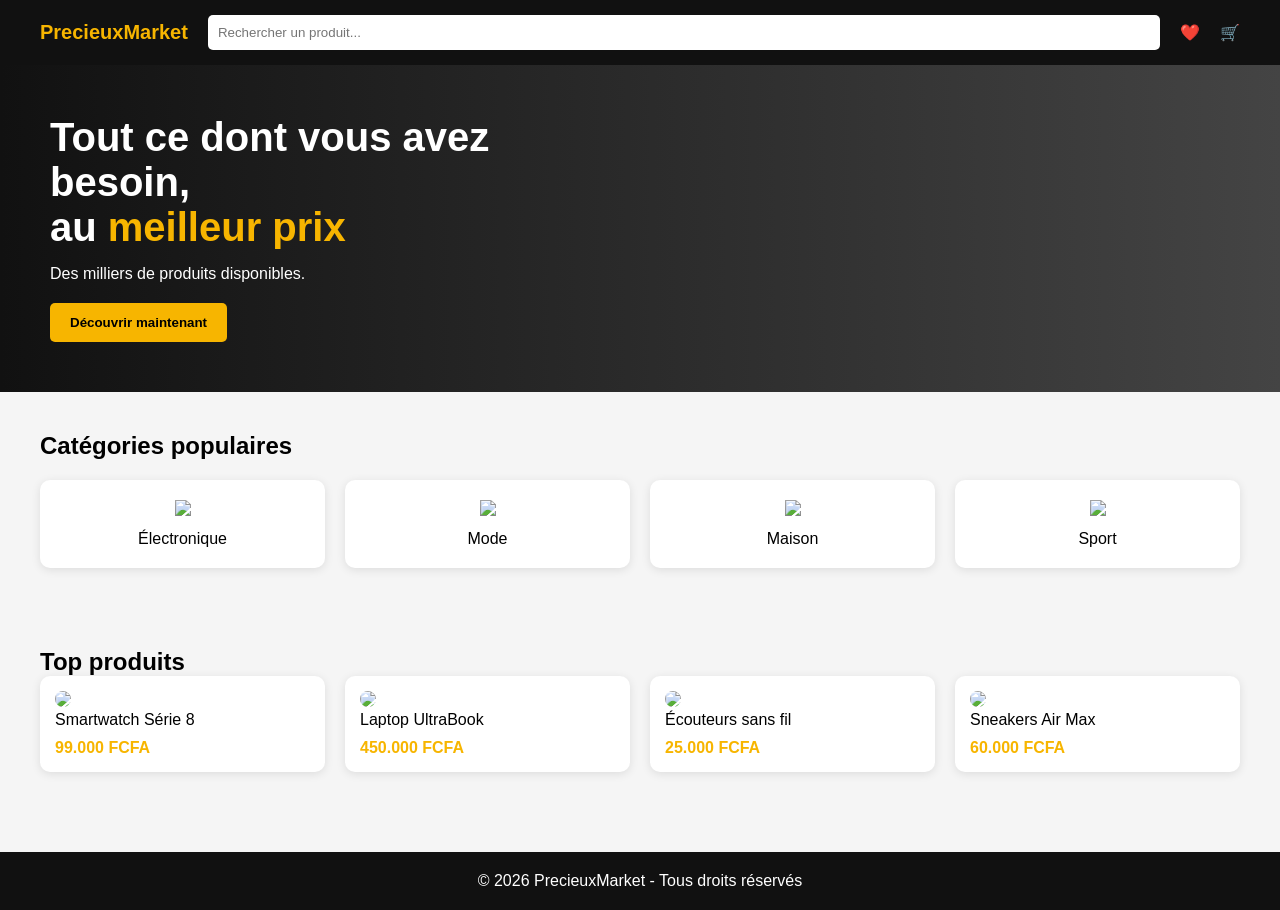
==== index.html @ 04f1d335 "Initial commit : Added index.html" ====
<!DOCTYPE html>
<html lang="fr">
<head>
<meta charset="UTF-8">
<meta name="viewport" content="width=device-width, initial-scale=1.0">
<title>PrecieuxMarket</title>

<style>
/* RESET */
*{
  margin:0;
  padding:0;
  box-sizing:border-box;
  font-family: Arial, sans-serif;
}

body{
  background:#f5f5f5;
}

/* NAVBAR */
.navbar{
  display:flex;
  justify-content:space-between;
  align-items:center;
  padding:15px 40px;
  background:#111;
  color:white;
}

.logo{
  font-size:20px;
  font-weight:bold;
  color:#f7b500;
}

.search{
  flex:1;
  margin:0 20px;
}

.search input{
  width:100%;
  padding:10px;
  border-radius:5px;
  border:none;
}

.icons{
  display:flex;
  gap:20px;
}

/* HERO */
.hero{
  display:flex;
  align-items:center;
  justify-content:space-between;
  padding:50px;
  background:linear-gradient(to right, #111, #444);
  color:white;
  flex-wrap:wrap;
}

.hero-text{
  max-width:500px;
}

.hero h1{
  font-size:40px;
  margin-bottom:15px;
}

.hero span{
  color:#f7b500;
}

.hero button{
  margin-top:20px;
  padding:12px 20px;
  border:none;
  background:#f7b500;
  color:black;
  font-weight:bold;
  border-radius:5px;
  cursor:pointer;
}

.hero img{
  width:350px;
  border-radius:10px;
}

/* CATEGORIES */
.categories{
  padding:40px;
}

.categories h2{
  margin-bottom:20px;
}

.grid{
  display:grid;
  grid-template-columns:repeat(auto-fit, minmax(150px,1fr));
  gap:20px;
}

.card{
  background:white;
  padding:20px;
  text-align:center;
  border-radius:10px;
  box-shadow:0 2px 10px rgba(0,0,0,0.1);
  transition:0.3s;
}

.card:hover{
  transform:translateY(-5px);
}

.card img{
  width:60px;
  margin-bottom:10px;
}

/* PRODUCTS */
.products{
  padding:40px;
}

.product-grid{
  display:grid;
  grid-template-columns:repeat(auto-fit, minmax(200px,1fr));
  gap:20px;
}

.product{
  background:white;
  padding:15px;
  border-radius:10px;
  box-shadow:0 2px 10px rgba(0,0,0,0.1);
}

.product img{
  width:100%;
  border-radius:10px;
}

.price{
  color:#f7b500;
  font-weight:bold;
  margin-top:10px;
}

/* FOOTER */
.footer{
  background:#111;
  color:white;
  text-align:center;
  padding:20px;
  margin-top:40px;
}

/* RESPONSIVE */
@media(max-width:768px){
  .hero{
    flex-direction:column;
    text-align:center;
  }

  .hero img{
    margin-top:20px;
  }
}
</style>
</head>

<body>

<!-- NAVBAR -->
<div class="navbar">
  <div class="logo">PrecieuxMarket</div>
  <div class="search">
    <input type="text" placeholder="Rechercher un produit...">
  </div>
  <div class="icons">
    <span>❤️</span>
    <span>🛒</span>
  </div>
</div>

<!-- HERO -->
<section class="hero">
  <div class="hero-text">
    <h1>Tout ce dont vous avez besoin,<br> au <span>meilleur prix</span></h1>
    <p>Des milliers de produits disponibles.</p>
    <button>Découvrir maintenant</button>
  </div>
  <img src="https://images.unsplash.com/photo-1521334884684-d80222895322" alt="">
</section>

<!-- CATEGORIES -->
<section class="categories">
  <h2>Catégories populaires</h2>
  <div class="grid">
    <div class="card">
      <img src="https://img.icons8.com/ios-filled/100/headphones.png"/>
      <p>Électronique</p>
    </div>
    <div class="card">
      <img src="https://img.icons8.com/ios-filled/100/t-shirt.png"/>
      <p>Mode</p>
    </div>
    <div class="card">
      <img src="https://img.icons8.com/ios-filled/100/sofa.png"/>
      <p>Maison</p>
    </div>
    <div class="card">
      <img src="https://img.icons8.com/ios-filled/100/shoes.png"/>
      <p>Sport</p>
    </div>
  </div>
</section>

<!-- PRODUCTS -->
<section class="products">
  <h2>Top produits</h2>
  <div class="product-grid">

    <div class="product">
      <img src="https://images.unsplash.com/photo-1511707171634-5f897ff02aa9">
      <p>Smartwatch Série 8</p>
      <p class="price">99.000 FCFA</p>
    </div>

    <div class="product">
      <img src="https://images.unsplash.com/photo-1517336714731-489689fd1ca8">
      <p>Laptop UltraBook</p>
      <p class="price">450.000 FCFA</p>
    </div>

    <div class="product">
      <img src="https://images.unsplash.com/photo-1585386959984-a4155224a1ad">
      <p>Écouteurs sans fil</p>
      <p class="price">25.000 FCFA</p>
    </div>

    <div class="product">
      <img src="https://images.unsplash.com/photo-1542291026-7eec264c27ff">
      <p>Sneakers Air Max</p>
      <p class="price">60.000 FCFA</p>
    </div>

  </div>
</section>

<!-- FOOTER -->
<div class="footer">
  © 2026 PrecieuxMarket - Tous droits réservés
</div>

</body>
</html>
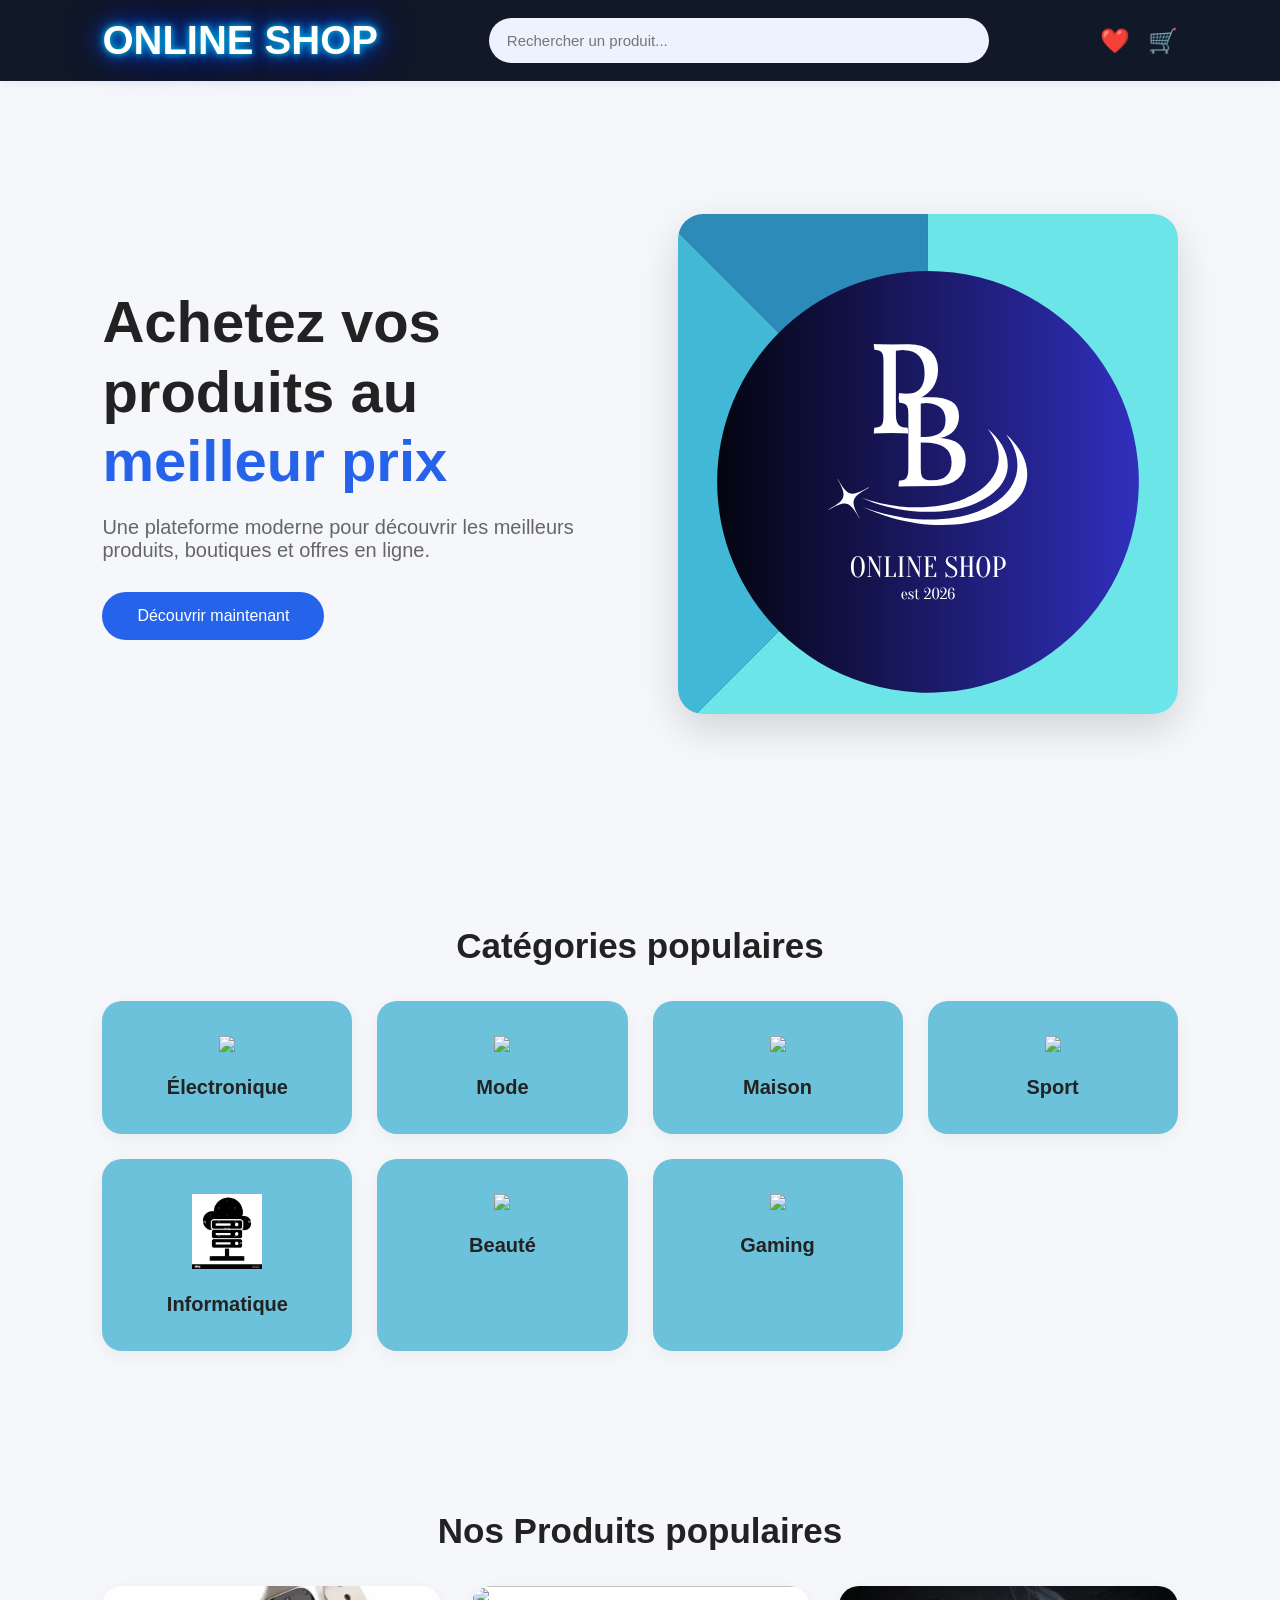
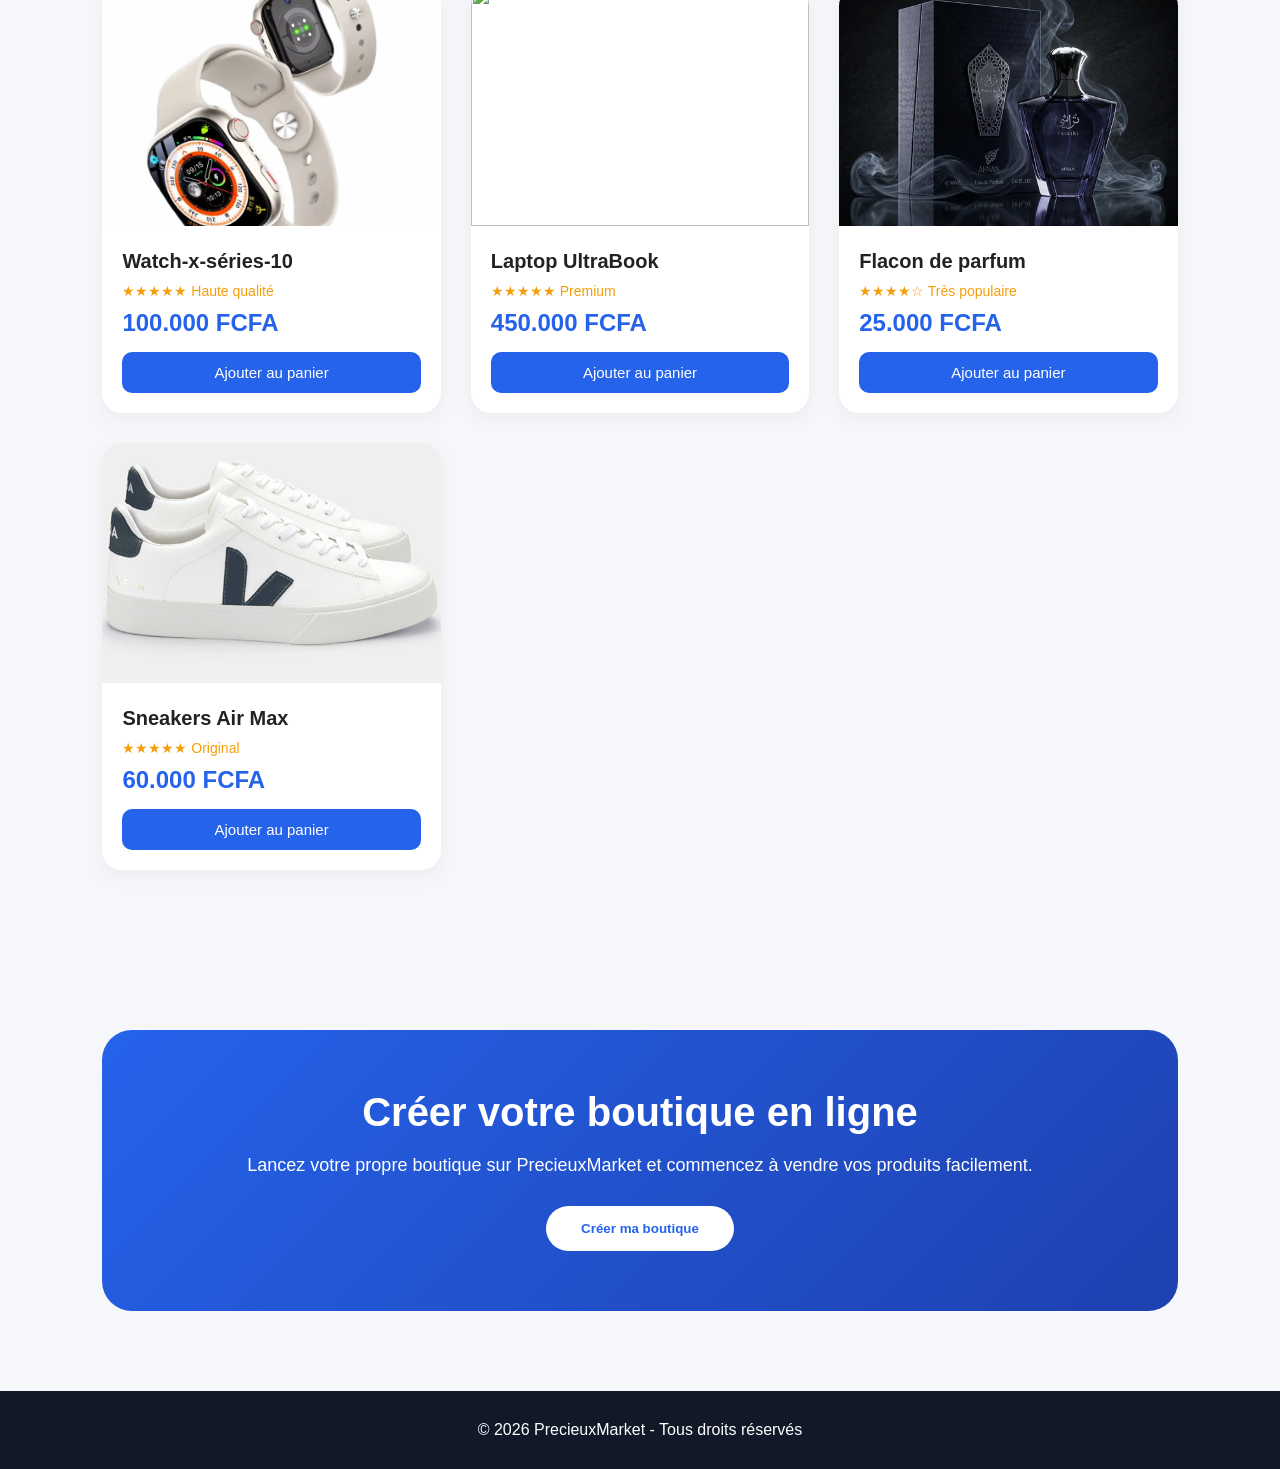
==== commit 4f67514b: "Ma page de vente en ligne" ====
--- a/index.html
+++ b/index.html
@@ -3,262 +3,210 @@
 <head>
 <meta charset="UTF-8">
 <meta name="viewport" content="width=device-width, initial-scale=1.0">
-<title>PrecieuxMarket</title>
-
-<style>
-/* RESET */
-*{
-  margin:0;
-  padding:0;
-  box-sizing:border-box;
-  font-family: Arial, sans-serif;
-}
-
-body{
-  background:#f5f5f5;
-}
-
-/* NAVBAR */
-.navbar{
-  display:flex;
-  justify-content:space-between;
-  align-items:center;
-  padding:15px 40px;
-  background:#111;
-  color:white;
-}
-
-.logo{
-  font-size:20px;
-  font-weight:bold;
-  color:#f7b500;
-}
-
-.search{
-  flex:1;
-  margin:0 20px;
-}
-
-.search input{
-  width:100%;
-  padding:10px;
-  border-radius:5px;
-  border:none;
-}
-
-.icons{
-  display:flex;
-  gap:20px;
-}
-
-/* HERO */
-.hero{
-  display:flex;
-  align-items:center;
-  justify-content:space-between;
-  padding:50px;
-  background:linear-gradient(to right, #111, #444);
-  color:white;
-  flex-wrap:wrap;
-}
-
-.hero-text{
-  max-width:500px;
-}
-
-.hero h1{
-  font-size:40px;
-  margin-bottom:15px;
-}
-
-.hero span{
-  color:#f7b500;
-}
-
-.hero button{
-  margin-top:20px;
-  padding:12px 20px;
-  border:none;
-  background:#f7b500;
-  color:black;
-  font-weight:bold;
-  border-radius:5px;
-  cursor:pointer;
-}
-
-.hero img{
-  width:350px;
-  border-radius:10px;
-}
-
-/* CATEGORIES */
-.categories{
-  padding:40px;
-}
-
-.categories h2{
-  margin-bottom:20px;
-}
-
-.grid{
-  display:grid;
-  grid-template-columns:repeat(auto-fit, minmax(150px,1fr));
-  gap:20px;
-}
-
-.card{
-  background:white;
-  padding:20px;
-  text-align:center;
-  border-radius:10px;
-  box-shadow:0 2px 10px rgba(0,0,0,0.1);
-  transition:0.3s;
-}
-
-.card:hover{
-  transform:translateY(-5px);
-}
-
-.card img{
-  width:60px;
-  margin-bottom:10px;
-}
-
-/* PRODUCTS */
-.products{
-  padding:40px;
-}
-
-.product-grid{
-  display:grid;
-  grid-template-columns:repeat(auto-fit, minmax(200px,1fr));
-  gap:20px;
-}
-
-.product{
-  background:white;
-  padding:15px;
-  border-radius:10px;
-  box-shadow:0 2px 10px rgba(0,0,0,0.1);
-}
-
-.product img{
-  width:100%;
-  border-radius:10px;
-}
-
-.price{
-  color:#f7b500;
-  font-weight:bold;
-  margin-top:10px;
-}
-
-/* FOOTER */
-.footer{
-  background:#111;
-  color:white;
-  text-align:center;
-  padding:20px;
-  margin-top:40px;
-}
-
-/* RESPONSIVE */
-@media(max-width:768px){
-  .hero{
-    flex-direction:column;
-    text-align:center;
-  }
-
-  .hero img{
-    margin-top:20px;
-  }
-}
-</style>
+<link rel="stylesheet" href="web.css">
+
+<title>ONLINE SHOP</title>
+
+
+
 </head>
 
 <body>
 
 <!-- NAVBAR -->
+
 <div class="navbar">
-  <div class="logo">PrecieuxMarket</div>
-  <div class="search">
-    <input type="text" placeholder="Rechercher un produit...">
-  </div>
-  <div class="icons">
-    <span>❤️</span>
-    <span>🛒</span>
-  </div>
+
+    <div class="logo">ONLINE SHOP</div>
+
+    <div class="search">
+        <input type="text" id="searchInput" placeholder="Rechercher un produit...">
+    </div>
+
+    <div class="icons">
+        <span>❤️</span>
+        <span>🛒</span>
+    </div>
+
 </div>
 
 <!-- HERO -->
+
 <section class="hero">
-  <div class="hero-text">
-    <h1>Tout ce dont vous avez besoin,<br> au <span>meilleur prix</span></h1>
-    <p>Des milliers de produits disponibles.</p>
-    <button>Découvrir maintenant</button>
-  </div>
-  <img src="https://images.unsplash.com/photo-1521334884684-d80222895322" alt="">
+
+    <div class="hero-text">
+        <h1>
+            Achetez vos produits au
+            <span>meilleur prix</span>
+        </h1>
+
+        <p>
+            Une plateforme moderne pour découvrir les meilleurs produits,
+            boutiques et offres en ligne.
+        </p>
+
+        <button>Découvrir maintenant</button>
+    </div>
+
+    <img src="images/Online shop.png" alt="Online shop.png">
+
 </section>
 
 <!-- CATEGORIES -->
+
 <section class="categories">
-  <h2>Catégories populaires</h2>
-  <div class="grid">
-    <div class="card">
-      <img src="https://img.icons8.com/ios-filled/100/headphones.png"/>
-      <p>Électronique</p>
-    </div>
-    <div class="card">
-      <img src="https://img.icons8.com/ios-filled/100/t-shirt.png"/>
-      <p>Mode</p>
-    </div>
-    <div class="card">
-      <img src="https://img.icons8.com/ios-filled/100/sofa.png"/>
-      <p>Maison</p>
-    </div>
-    <div class="card">
-      <img src="https://img.icons8.com/ios-filled/100/shoes.png"/>
-      <p>Sport</p>
-    </div>
-  </div>
+
+    <h2>Catégories populaires</h2>
+
+    <div class="grid">
+
+        <div class="card">
+            <img src="https://img.icons8.com/ios-filled/100/headphones.png">
+            <p>Électronique</p>
+        </div>
+
+        <div class="card">
+            <img src="https://img.icons8.com/ios-filled/100/t-shirt.png">
+            <p>Mode</p>
+        </div>
+
+        <div class="card">
+            <img src="https://img.icons8.com/ios-filled/100/sofa.png">
+            <p>Maison</p>
+        </div>
+
+        <div class="card">
+            <img src="https://img.icons8.com/ios-filled/100/shoes.png">
+            <p>Sport</p>
+        </div>
+
+
+        <div class="card">
+            <img src="images/images.png" alt="Server">
+            <p>Informatique</p>
+        </div>
+
+
+        <div class="card">
+            <img src="https://img.icons8.com/ios-filled/100/lipstick.png">
+            <p>Beauté</p>
+        </div>
+
+        <div class="card">
+            <img src="https://img.icons8.com/ios-filled/100/controller.png">
+            <p>Gaming</p>
+        </div>
+
+    </div>
+
 </section>
 
 <!-- PRODUCTS -->
+
 <section class="products">
-  <h2>Top produits</h2>
-  <div class="product-grid">
-
-    <div class="product">
-      <img src="https://images.unsplash.com/photo-1511707171634-5f897ff02aa9">
-      <p>Smartwatch Série 8</p>
-      <p class="price">99.000 FCFA</p>
-    </div>
-
-    <div class="product">
-      <img src="https://images.unsplash.com/photo-1517336714731-489689fd1ca8">
-      <p>Laptop UltraBook</p>
-      <p class="price">450.000 FCFA</p>
-    </div>
-
-    <div class="product">
-      <img src="https://images.unsplash.com/photo-1585386959984-a4155224a1ad">
-      <p>Écouteurs sans fil</p>
-      <p class="price">25.000 FCFA</p>
-    </div>
-
-    <div class="product">
-      <img src="https://images.unsplash.com/photo-1542291026-7eec264c27ff">
-      <p>Sneakers Air Max</p>
-      <p class="price">60.000 FCFA</p>
-    </div>
-
-  </div>
+
+    <h2>Nos Produits populaires</h2>
+
+    <div class="product-grid">
+
+        <div class="product" data-category="electronique">
+
+            <img src="images/Watch-x-series-10.png" alt="Watch-x-series-10">
+
+            <div class="product-content">
+
+                <h3> Watch-x-séries-10</h3>
+
+                <p class="quality">★★★★★ Haute qualité</p>
+
+                <p class="price">100.000 FCFA</p>
+
+                <button>Ajouter au panier</button>
+
+            </div>
+
+        </div>
+
+        <div class="product" data-category="informatique">
+
+            <img src="https://images.unsplash.com/photo-1517336714731-489689fd1ca8">
+
+            <div class="product-content">
+
+                <h3>Laptop UltraBook</h3>
+
+                <p class="quality">★★★★★ Premium</p>
+
+                <p class="price">450.000 FCFA</p>
+
+                <button>Ajouter au panier</button>
+
+            </div>
+
+        </div>
+
+        <div class="product" data-category="beaute">
+
+            <img src="images/flacon-parfum.png" alt="Flacon de parfum">
+
+            <div class="product-content">
+
+                <h3>Flacon de parfum</h3>
+
+                <p class="quality">★★★★☆ Très populaire</p>
+
+                <p class="price">25.000 FCFA</p>
+
+                <button>Ajouter au panier</button>
+
+            </div>
+
+        </div>
+
+        <div class="product" data-category="sport">
+
+            <img src="images/basket.png">
+
+            <div class="product-content">
+
+                <h3>Sneakers Air Max</h3>
+
+                <p class="quality">★★★★★ Original</p>
+
+                <p class="price">60.000 FCFA</p>
+
+                <button>Ajouter au panier</button>
+
+            </div>
+
+        </div>
+
+    </div>
+
+</section>
+
+<!-- CREATE SHOP -->
+
+<section class="shop-section">
+
+    <h2>Créer votre boutique en ligne</h2>
+
+    <p>
+        Lancez votre propre boutique sur PrecieuxMarket
+        et commencez à vendre vos produits facilement.
+    </p>
+
+    <button>
+        Créer ma boutique
+    </button>
+
 </section>
 
 <!-- FOOTER -->
+
 <div class="footer">
-  © 2026 PrecieuxMarket - Tous droits réservés
+    © 2026 PrecieuxMarket - Tous droits réservés
 </div>
-
+<script src="web.js"></script>
 </body>
 </html>
--- a/web.css
+++ b/web.css
@@ -0,0 +1,323 @@
+*{
+    margin:0;
+    padding:0;
+    box-sizing:border-box;
+    font-family:Arial, Helvetica, sans-serif;
+}
+
+body{
+    background:#f5f7fb;
+    color:#222;
+}
+
+/* NAVBAR */
+
+.navbar{
+    width:100%;
+    display:flex;
+    justify-content:space-between;
+    align-items:center;
+    padding:18px 8%;
+    background:#111827;
+    box-shadow:0 2px 10px rgba(0,0,0,0.05);
+    position:sticky;
+    top:0;
+    z-index:1000;
+}
+
+
+.logo {
+    font-size: 40px;
+    font-weight: bold;
+    color: white;
+    text-shadow: 
+        0 0 5px rgb(1, 167, 179),
+        0 0 10px rgb(0, 153, 255),
+        0 0 20px rgb(0, 132, 255),
+        0 0 40px #00f;
+}
+
+
+.search{
+    flex:1;
+    display:flex;
+    justify-content:center;
+    margin:0 40px;
+}
+
+.search input{
+    width:100%;
+    max-width:500px;
+    padding:14px 18px;
+    border:none;
+    border-radius:40px;
+    background:#eef2ff;
+    outline:none;
+    font-size:15px;
+}
+
+.icons{
+    display:flex;
+    gap:18px;
+    font-size:24px;
+    cursor:pointer;
+}
+
+/* HERO */
+
+.hero{
+    width:100%;
+    min-height:85vh;
+    display:flex;
+    justify-content:space-between;
+    align-items:center;
+    padding:70px 8%;
+    gap:50px;
+}
+
+.hero-text{
+    flex:1;
+}
+
+.hero-text h1{
+    font-size:58px;
+    line-height:1.2;
+    margin-bottom:20px;
+}
+
+.hero-text span{
+    color:#2563eb;
+}
+
+.hero-text p{
+    font-size:20px;
+    color:#666;
+    margin-bottom:30px;
+}
+
+.hero-text button{
+    padding:15px 35px;
+    border:none;
+    background:#2563eb;
+    color:white;
+    border-radius:50px;
+    font-size:16px;
+    cursor:pointer;
+    transition:0.3s;
+}
+
+.hero-text button:hover{
+    background:#1d4ed8;
+    transform:translateY(-3px);
+}
+
+.hero img{
+    width:500px;
+    border-radius:25px;
+    object-fit:cover;
+    box-shadow:0 15px 40px rgba(0,0,0,0.15);
+}
+
+/* SECTION TITLES */
+
+section h2{
+    font-size:35px;
+    margin-bottom:35px;
+    text-align:center;
+}
+
+/* CATEGORIES */
+
+.categories{
+    padding:80px 8%;
+}
+
+.grid{
+    display:grid;
+    grid-template-columns:repeat(auto-fit,minmax(220px,1fr));
+    gap:25px;
+}
+
+.card{
+    background:rgb(108, 193, 219);
+    padding:35px;
+    border-radius:20px;
+    text-align:center;
+    transition:0.3s;
+    box-shadow:0 5px 20px rgba(0,0,0,0.05);
+    cursor:pointer;
+}
+
+.card:hover{
+    transform:translateY(-8px);
+    box-shadow:0 15px 35px rgba(0,0,0,0.1);
+}
+
+.card img{
+    width:70px;
+    margin-bottom:20px;
+}
+
+.card p{
+    font-size:20px;
+    font-weight:bold;
+}
+
+/* PRODUCTS */
+
+.products{
+    padding:80px 8%;
+}
+
+.product-grid{
+    display:grid;
+    grid-template-columns:repeat(auto-fit,minmax(250px,1fr));
+    gap:30px;
+}
+
+.product{
+    background:white;
+    border-radius:20px;
+    overflow:hidden;
+    transition:0.3s;
+    box-shadow:0 5px 20px rgba(0,0,0,0.05);
+}
+
+.product:hover{
+    transform:translateY(-8px);
+    box-shadow:0 15px 35px rgba(0,0,0,0.12);
+}
+
+.product img{
+    width:100%;
+    height:240px;
+    object-fit:cover;
+}
+
+.product-content{
+    padding:20px;
+}
+
+.product h3{
+    margin-bottom:10px;
+    font-size:20px;
+}
+
+.quality{
+    color:#f59e0b;
+    margin-bottom:10px;
+    font-size:14px;
+}
+
+.price{
+    color:#2563eb;
+    font-size:24px;
+    font-weight:bold;
+    margin-bottom:15px;
+}
+
+.product button{
+    width:100%;
+    padding:12px;
+    border:none;
+    background:#2563eb;
+    color:white;
+    border-radius:10px;
+    cursor:pointer;
+    font-size:15px;
+    transition:0.3s;
+}
+
+.product button:hover{
+    background:#1d4ed8;
+}
+
+/* CREATE SHOP */
+
+.shop-section{
+    margin:80px 8%;
+    background:linear-gradient(135deg,#2563eb,#1e40af);
+    color:white;
+    padding:60px;
+    border-radius:30px;
+    text-align:center;
+}
+
+.shop-section h2{
+    margin-bottom:20px;
+    font-size:40px;
+}
+
+.shop-section p{
+    font-size:18px;
+    margin-bottom:30px;
+}
+
+.shop-section button{
+    padding:15px 35px;
+    border:none;
+    border-radius:50px;
+    background:white;
+    color:#2563eb;
+    font-weight:bold;
+    cursor:pointer;
+    transition:0.3s;
+}
+
+.shop-section button:hover{
+    transform:scale(1.05);
+}
+
+/* FOOTER */
+
+.footer{
+    background:#111827;
+    color:white;
+    text-align:center;
+    padding:30px;
+    margin-top:60px;
+}
+
+/* RESPONSIVE */
+
+@media(max-width:950px){
+
+    .hero{
+        flex-direction:column;
+        text-align:center;
+    }
+
+    .hero img{
+        width:100%;
+    }
+
+    .hero-text h1{
+        font-size:42px;
+    }
+
+    .navbar{
+        flex-direction:column;
+        gap:20px;
+    }
+
+    .search{
+        width:100%;
+        margin:0;
+    }
+}
+
+@media(max-width:600px){
+
+    .hero-text h1{
+        font-size:34px;
+    }
+
+    section h2{
+        font-size:28px;
+    }
+
+    .shop-section{
+        padding:40px 20px;
+    }
+
+}
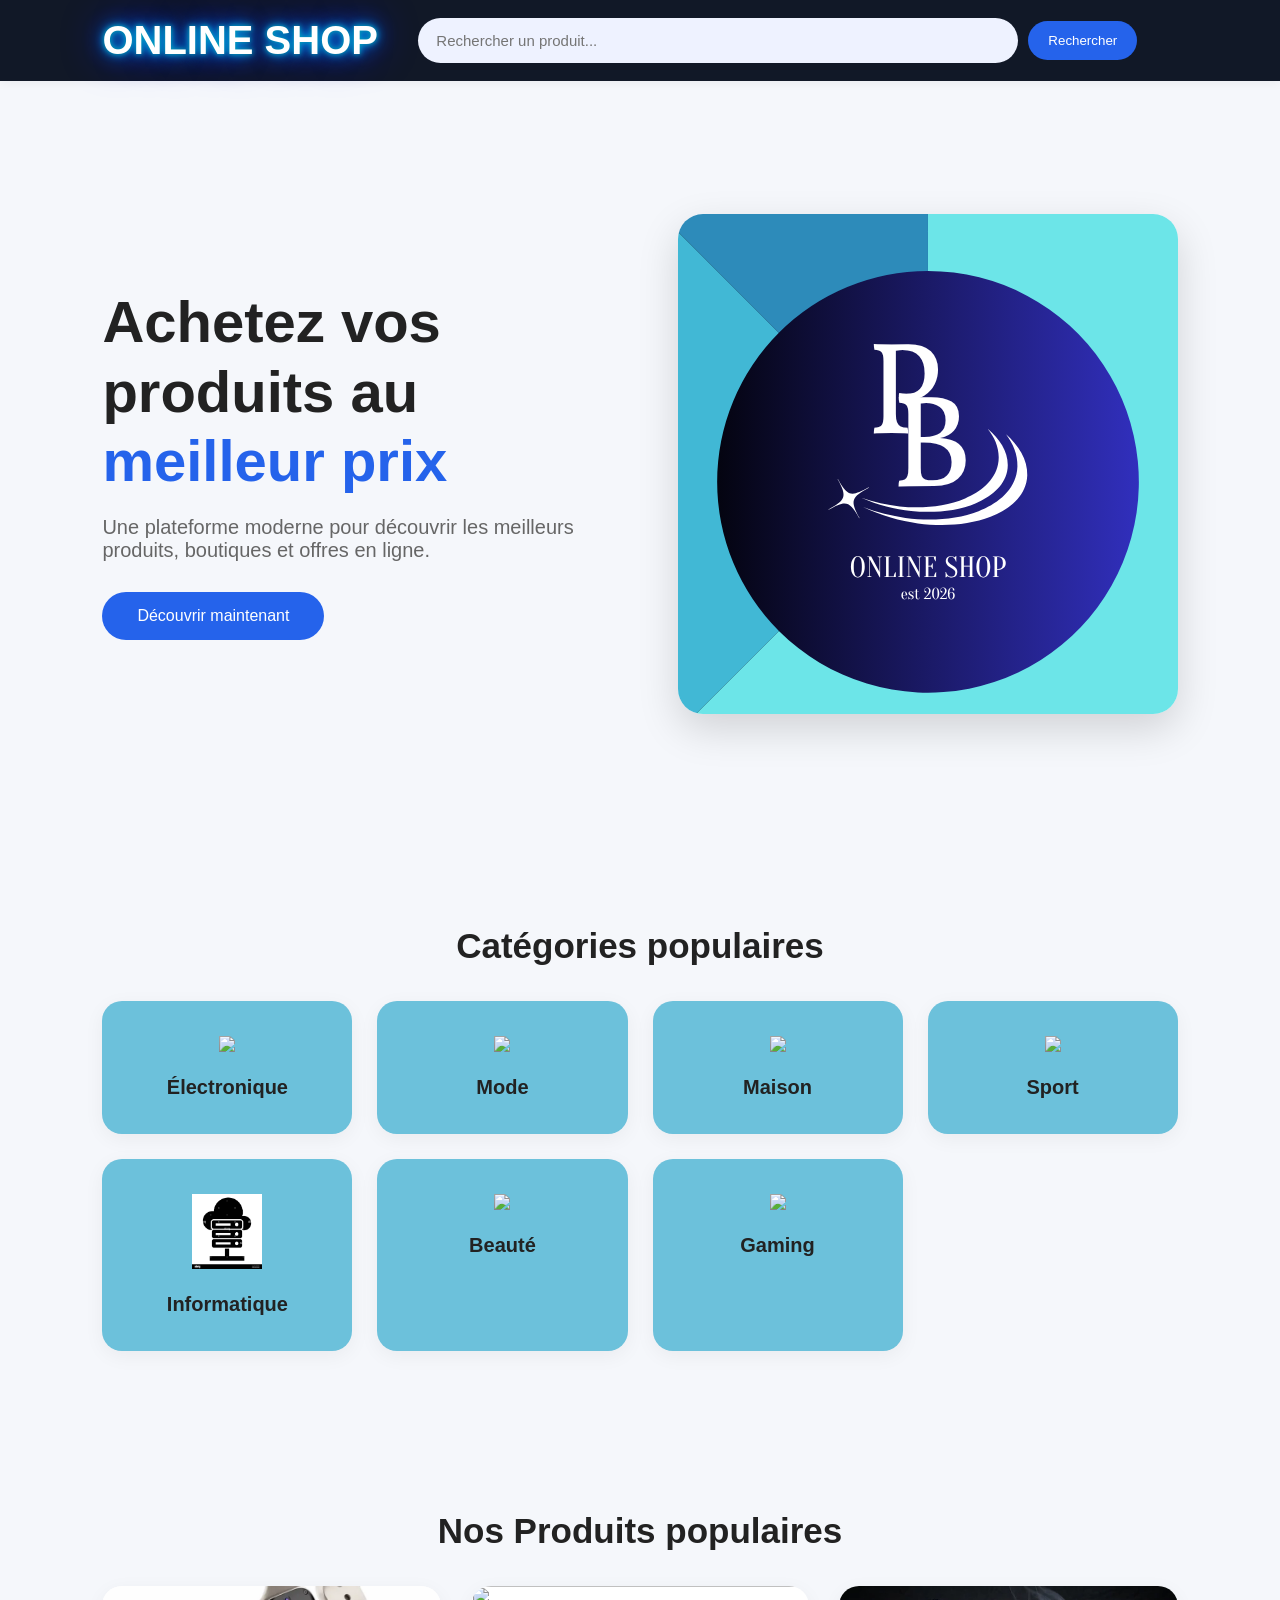
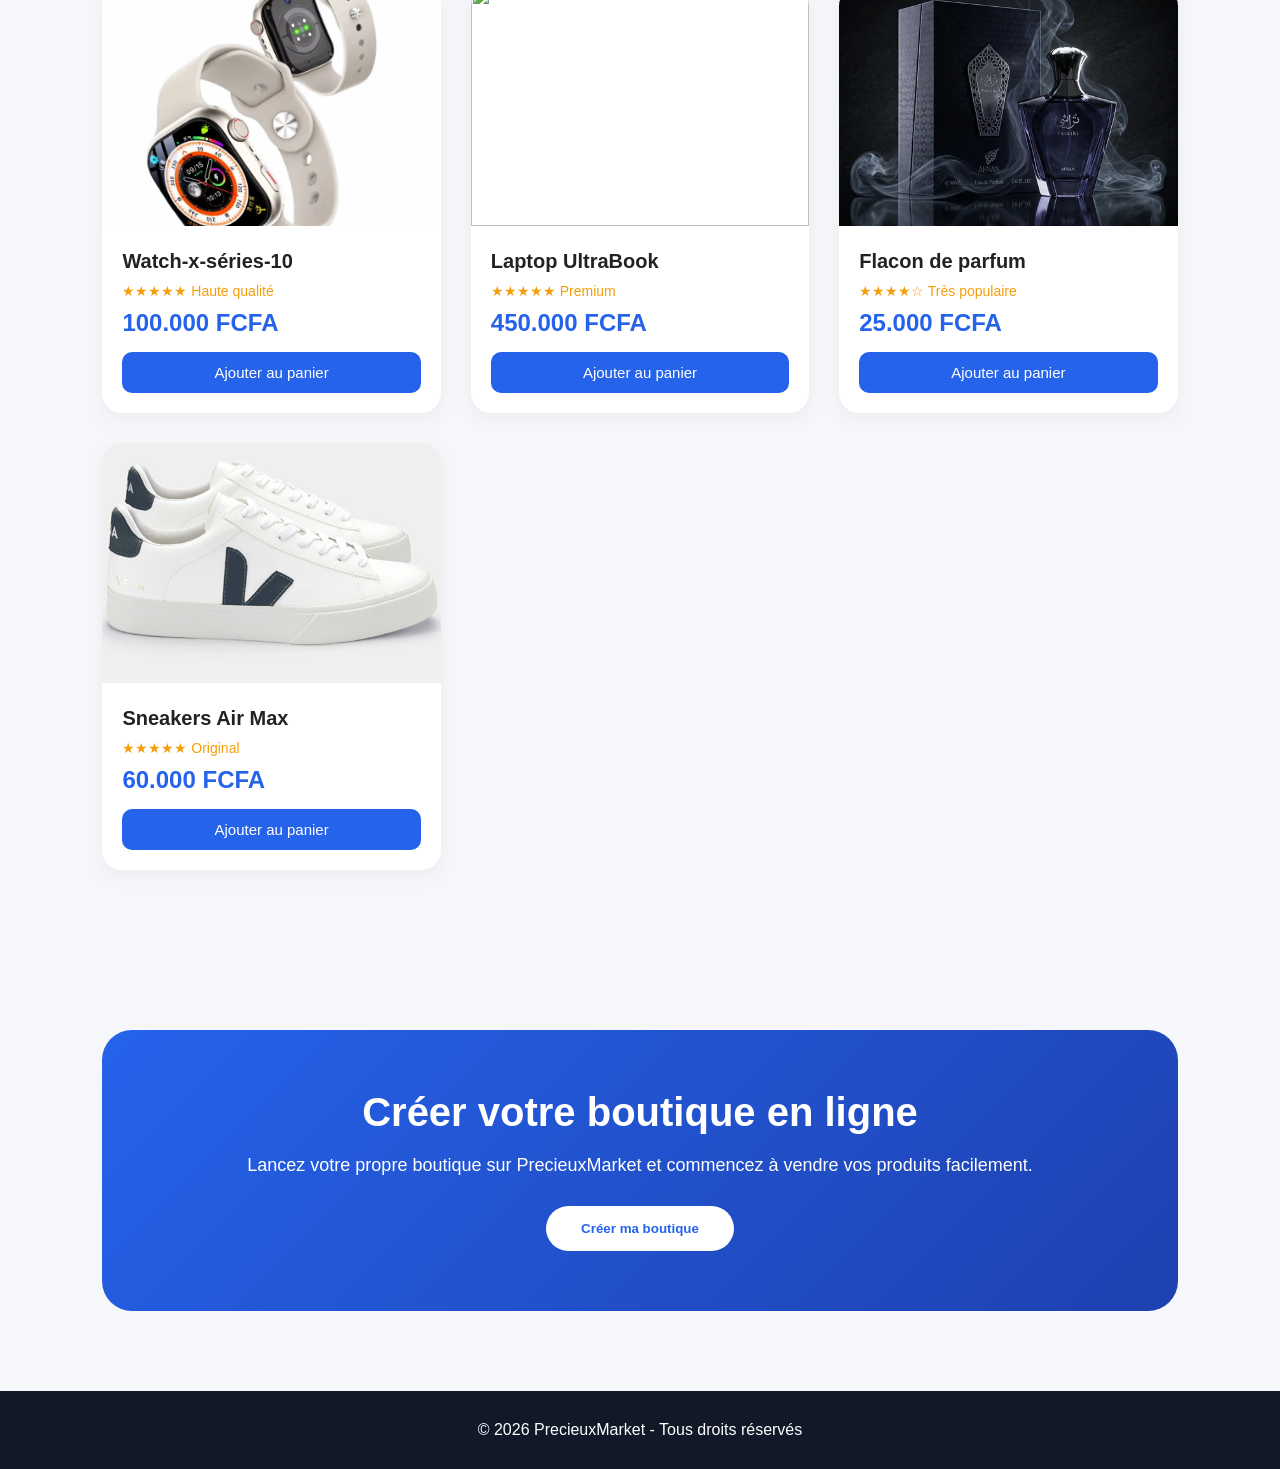
==== commit b13bfb77: "Ma page web de vente en ligne" ====
--- a/index.html
+++ b/index.html
@@ -21,12 +21,10 @@
 
     <div class="search">
         <input type="text" id="searchInput" placeholder="Rechercher un produit...">
-    </div>
-
-    <div class="icons">
-        <span>❤️</span>
-        <span>🛒</span>
-    </div>
+        <button id="searchBtn">Rechercher</button>
+    </div>
+
+  
 
 </div>
 
@@ -45,7 +43,7 @@
             boutiques et offres en ligne.
         </p>
 
-        <button>Découvrir maintenant</button>
+        <button id="discoverBtn">Découvrir maintenant</button>
     </div>
 
     <img src="images/Online shop.png" alt="Online shop.png">
@@ -103,7 +101,7 @@
 
 <!-- PRODUCTS -->
 
-<section class="products">
+<section class="products" id="products">
 
     <h2>Nos Produits populaires</h2>
 
--- a/web.css
+++ b/web.css
@@ -37,24 +37,42 @@
         0 0 40px #00f;
 }
 
-
 .search{
     flex:1;
     display:flex;
     justify-content:center;
+    align-items:center;
+    gap:10px;
     margin:0 40px;
 }
 
 .search input{
-    width:100%;
-    max-width:500px;
+    flex:1;
+    max-width:600px;
     padding:14px 18px;
     border:none;
     border-radius:40px;
     background:#eef2ff;
     outline:none;
     font-size:15px;
-}
+    min-width:0;
+}
+
+.search button{
+    padding:12px 20px;
+    border:none;
+    background:#2563eb;
+    color:white;
+    border-radius:40px;
+    cursor:pointer;
+    transition:0.3s;
+    white-space:nowrap;
+}
+
+.search button:hover{
+    background:#1d4ed8;
+}
+
 
 .icons{
     display:flex;
@@ -300,10 +318,7 @@
         gap:20px;
     }
 
-    .search{
-        width:100%;
-        margin:0;
-    }
+    
 }
 
 @media(max-width:600px){
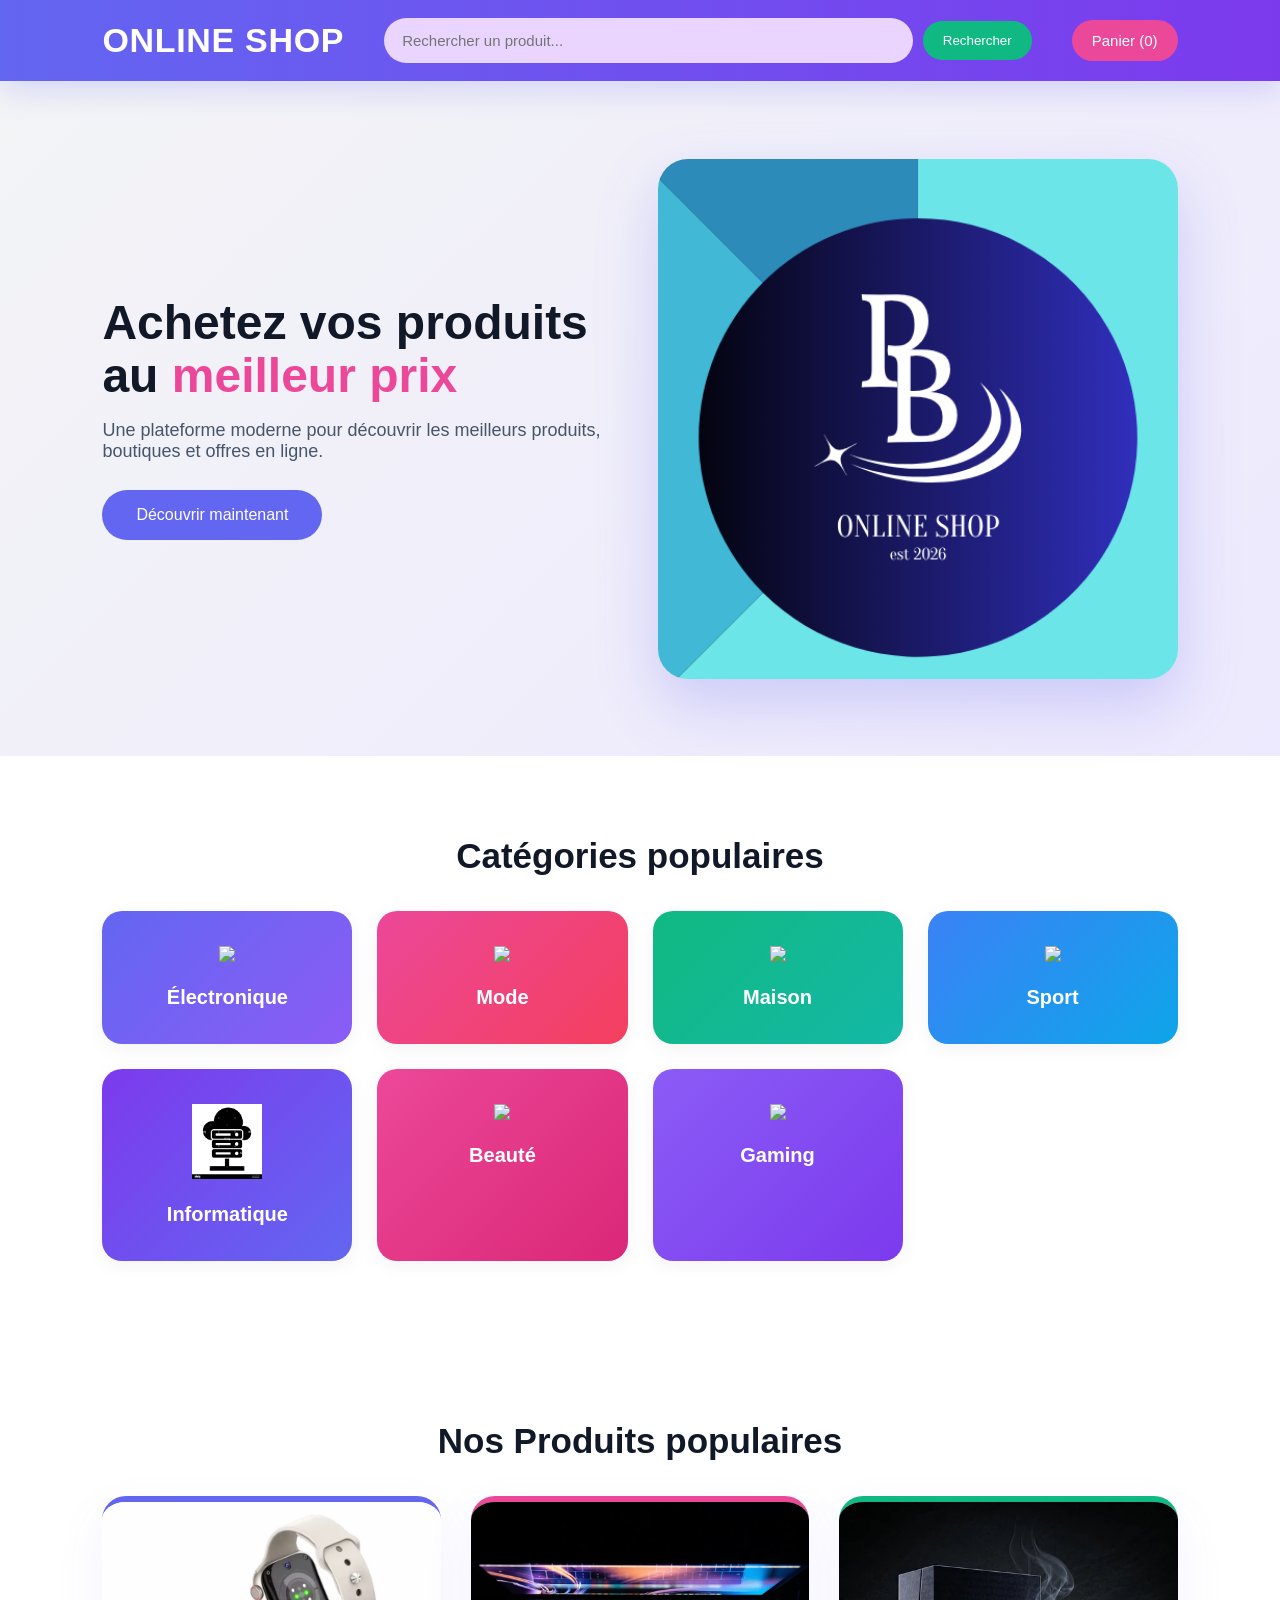
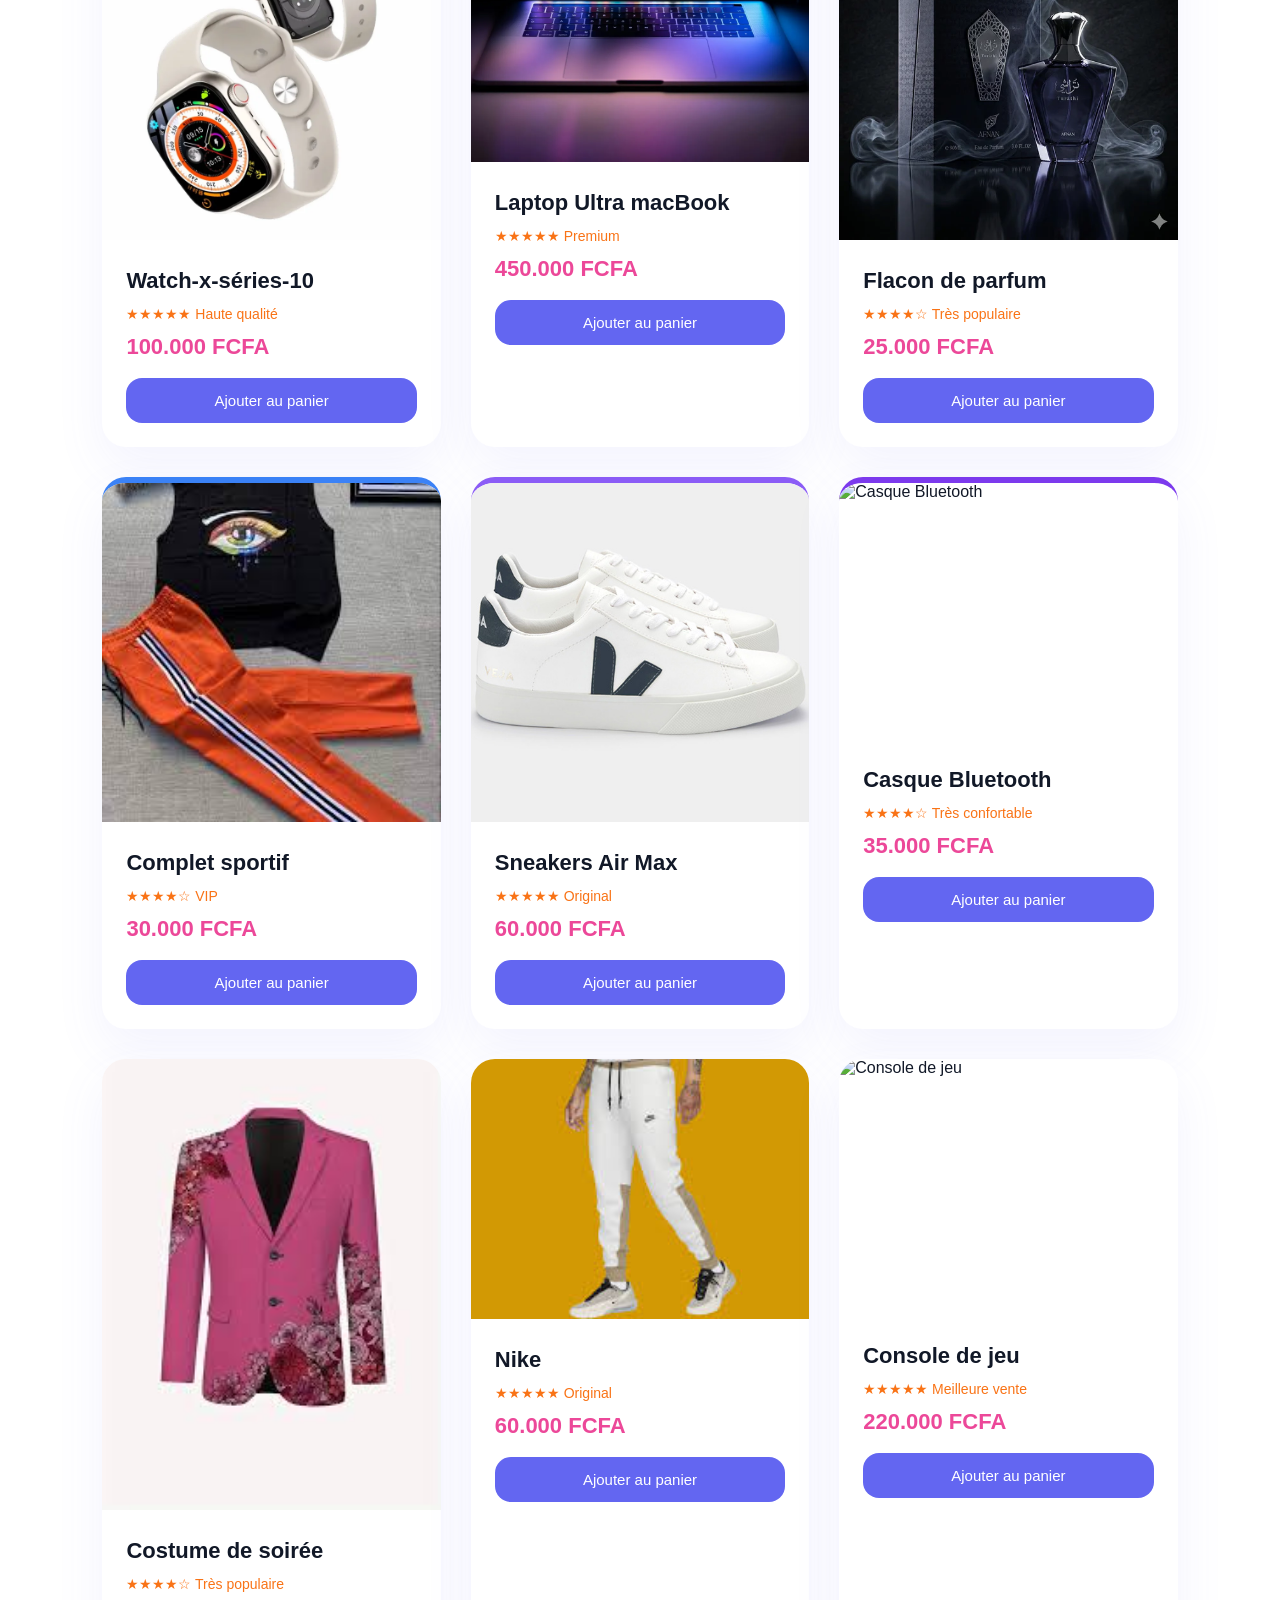
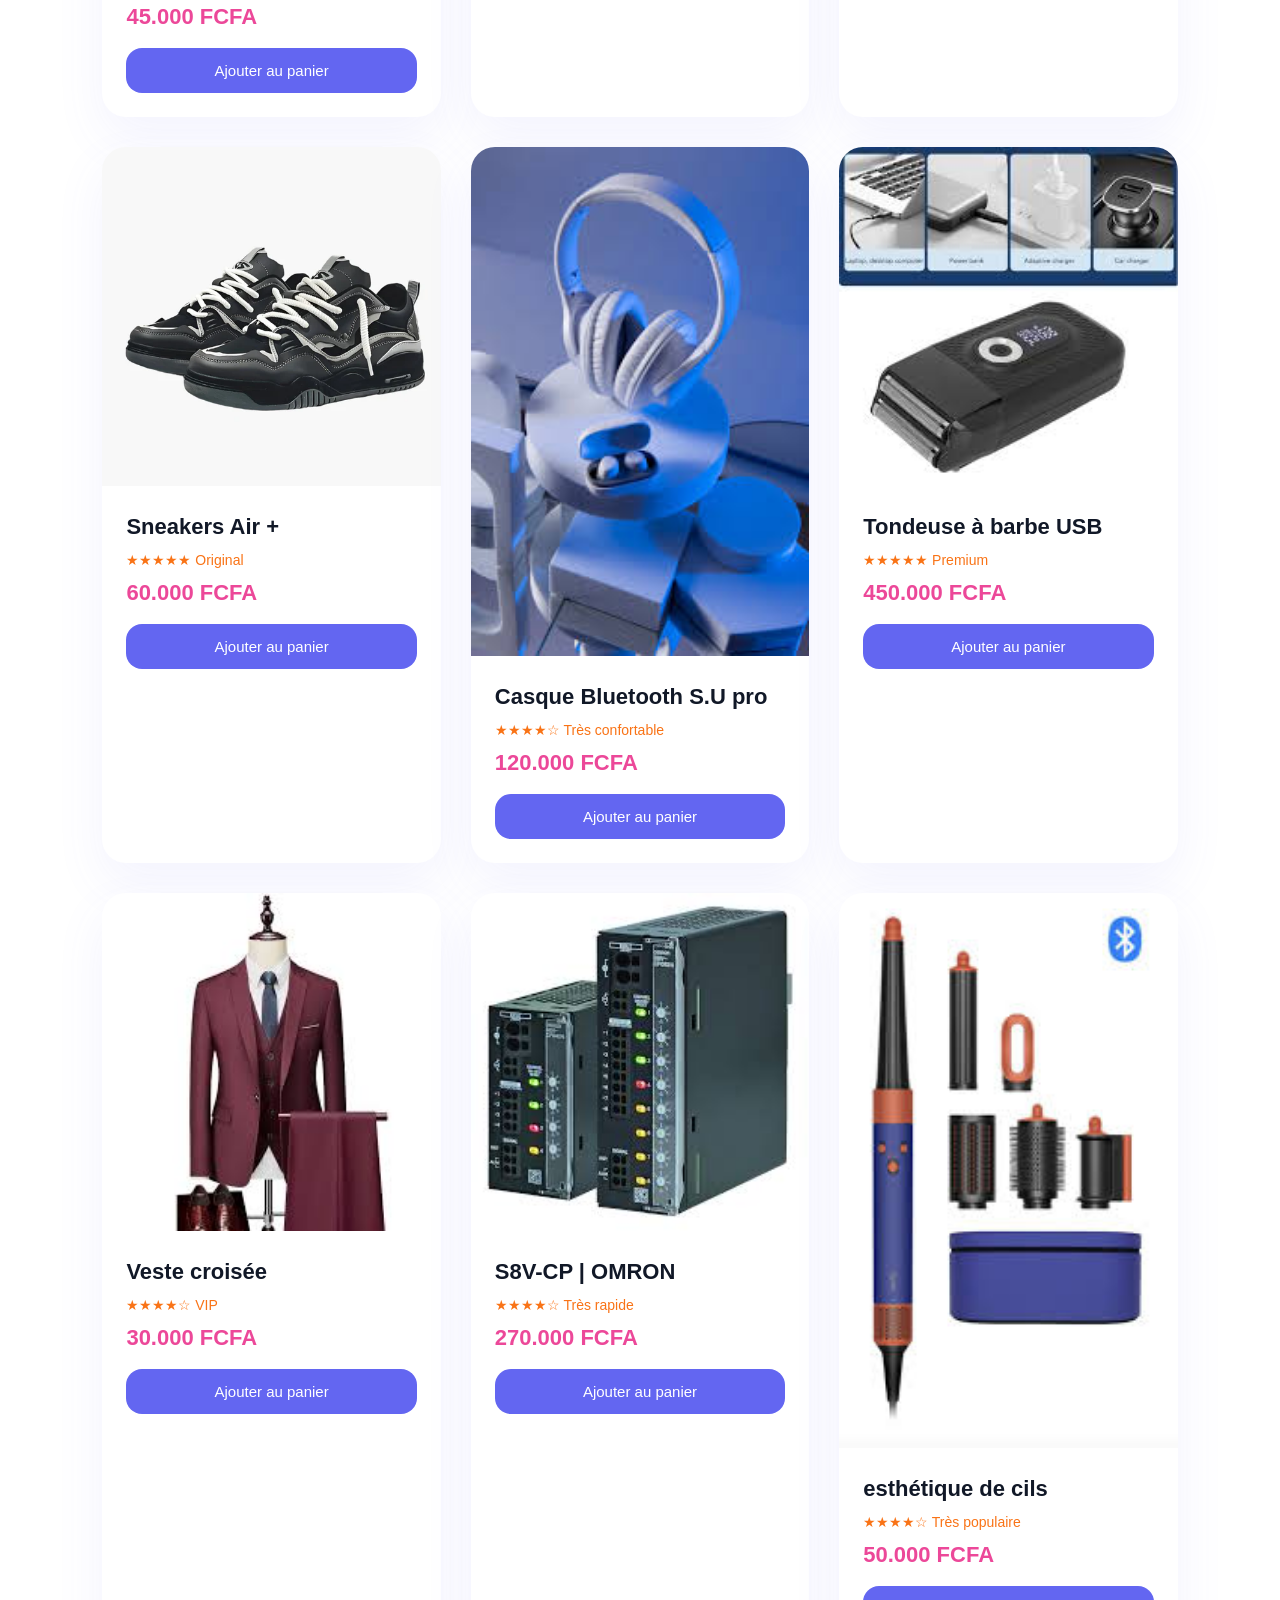
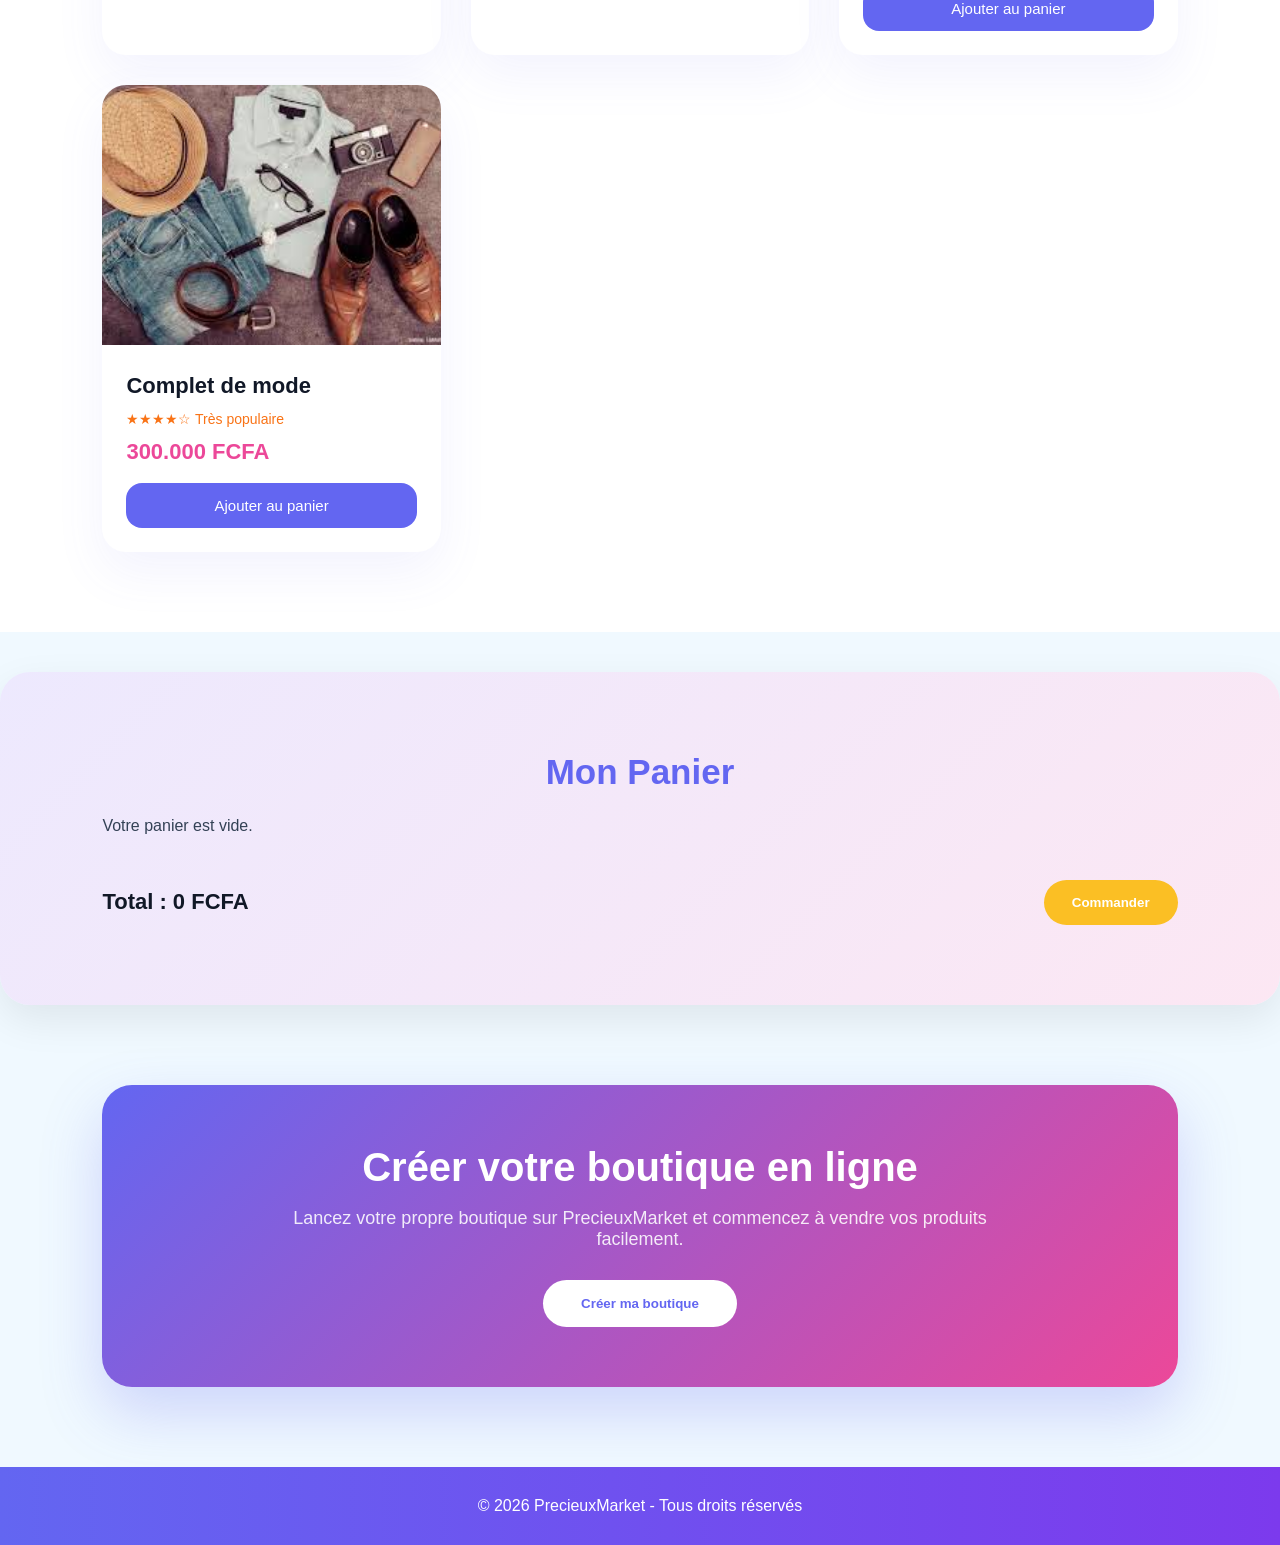
==== commit 9d4c691b: "Ma page de vente en ligne" ====
--- a/index.html
+++ b/index.html
@@ -24,7 +24,9 @@
         <button id="searchBtn">Rechercher</button>
     </div>
 
-  
+    <div class="icons">
+        <button id="cartBtn" class="cart-button">Panier (<span id="cartCount">0</span>)</button>
+    </div>
 
 </div>
 
@@ -127,11 +129,11 @@
 
         <div class="product" data-category="informatique">
 
-            <img src="https://images.unsplash.com/photo-1517336714731-489689fd1ca8">
-
-            <div class="product-content">
-
-                <h3>Laptop UltraBook</h3>
+            <img src="images/macbook-lid-glow.png" alt="Laptop UltraBook">
+
+            <div class="product-content">
+
+                <h3>Laptop Ultra macBook</h3>
 
                 <p class="quality">★★★★★ Premium</p>
 
@@ -161,6 +163,24 @@
 
         </div>
 
+
+        <div class="product" data-category="Mode">
+
+            <img src="images/complet.png" alt="complet sportif">
+
+            <div class="product-content">
+
+                <h3>Complet sportif</h3>
+
+                <p class="quality">★★★★☆ VIP</p>
+
+                <p class="price">30.000 FCFA</p>
+
+                <button>Ajouter au panier</button>
+
+            </div>
+
+        </div>
         <div class="product" data-category="sport">
 
             <img src="images/basket.png">
@@ -179,8 +199,224 @@
 
         </div>
 
-    </div>
-
+        <div class="product" data-category="electronique">
+
+            <img src="https://images.unsplash.com/photo-1505740420928-5e560c06d30e?auto=format&fit=crop&w=800&q=60" alt="Casque Bluetooth">
+
+            <div class="product-content">
+
+                <h3>Casque Bluetooth</h3>
+
+                <p class="quality">★★★★☆ Très confortable</p>
+
+                <p class="price">35.000 FCFA</p>
+
+                <button>Ajouter au panier</button>
+
+            </div>
+
+        </div>
+
+        <div class="product" data-category="Mode">
+
+            <img src="images/costumeSoirée.png" alt="Costume de soirée">
+
+            <div class="product-content">
+
+                <h3>Costume de soirée</h3>
+
+                <p class="quality">★★★★☆ Très populaire</p>
+
+                <p class="price">45.000 FCFA</p>
+
+                <button>Ajouter au panier</button>
+
+            </div>
+
+        </div>
+
+        <div class="product" data-category="sport">
+
+            <img src="images/Bon_plan_nike.png" alt="Nike">
+
+            <div class="product-content">
+
+                <h3>Nike</h3>
+
+                <p class="quality">★★★★★ Original</p>
+
+                <p class="price">60.000 FCFA</p>
+
+                <button>Ajouter au panier</button>
+
+            </div>
+
+        </div>
+
+        <div class="product" data-category="gaming">
+
+            <img src="https://images.unsplash.com/photo-1511512578047-dfb367046420?auto=format&fit=crop&w=800&q=60" alt="Console de jeu">
+
+            <div class="product-content">
+
+                <h3>Console de jeu</h3>
+
+                <p class="quality">★★★★★ Meilleure vente</p>
+
+                <p class="price">220.000 FCFA</p>
+
+                <button>Ajouter au panier</button>
+
+            </div>
+
+        </div>
+
+        
+
+
+        <div class="product" data-category="sport">
+
+            <img src="images/Basket.png" alt="Sneakers Air +">
+
+            <div class="product-content">
+
+                <h3>Sneakers Air +</h3>
+
+                <p class="quality">★★★★★ Original</p>
+
+                <p class="price">60.000 FCFA</p>
+
+                <button>Ajouter au panier</button>
+
+            </div>
+
+        </div>
+
+        <div class="product" data-category="electronique">
+
+            <img src="images/electro.png" alt="Casque Bluetooth S.U pro">
+
+            <div class="product-content">
+
+                <h3>Casque Bluetooth S.U pro</h3>
+
+                <p class="quality">★★★★☆ Très confortable</p>
+
+                <p class="price">120.000 FCFA</p>
+
+                <button>Ajouter au panier</button>
+
+            </div>
+
+        </div>
+
+
+
+        <div class="product" data-category="informatique">
+
+            <img src="images/Inf.png" alt="Tondeuse à barbe USB">
+
+            <div class="product-content">
+
+                <h3>Tondeuse à barbe USB</h3>
+
+                <p class="quality">★★★★★ Premium</p>
+
+                <p class="price">450.000 FCFA</p>
+
+                <button>Ajouter au panier</button>
+
+            </div>
+
+        </div>
+
+        <div class="product" data-category="Mode">
+
+            <img src="images/costume.png" alt="Veste croisée">
+
+            <div class="product-content">
+
+                <h3>Veste croisée</h3>
+
+                <p class="quality">★★★★☆ VIP</p>
+
+                <p class="price">30.000 FCFA</p>
+
+                <button>Ajouter au panier</button>
+
+            </div>
+
+        </div>
+
+        <div class="product" data-category="electronique">
+
+            <img src="images/electro2.png" alt="S8V-CP | OMRON">
+
+            <div class="product-content">
+
+                <h3>S8V-CP | OMRON</h3>
+
+                <p class="quality">★★★★☆ Très rapide</p>
+
+                <p class="price">270.000 FCFA</p>
+
+                <button>Ajouter au panier</button>
+
+            </div>
+
+        </div>
+
+
+        <div class="product" data-category="beaute , electronique">
+
+            <img src="images/beaute1.png" alt="esthétique de cils">
+
+            <div class="product-content">
+
+                <h3>esthétique de cils</h3>
+
+                <p class="quality">★★★★☆ Très populaire</p>
+
+                <p class="price">50.000 FCFA</p>
+
+                <button>Ajouter au panier</button>
+
+            </div>
+
+        </div>
+
+        <div class="product" data-category="Mode">
+
+            <img src="images/images (3).png" alt="complet de mode">
+
+            <div class="product-content">
+
+                <h3>Complet de mode</h3>
+
+                <p class="quality">★★★★☆ Très populaire</p>
+
+                <p class="price">300.000 FCFA</p>
+
+                <button>Ajouter au panier</button>
+
+            </div>
+
+        </div>
+
+    </div>
+
+</section>
+
+<section class="cart-section" id="cartSection">
+    <h2>Mon Panier</h2>
+    <div class="cart-message" id="cartMessage">Votre panier est vide.</div>
+    <div class="cart-items" id="cartItems"></div>
+    <div class="cart-footer" id="cartFooter">
+        <div class="cart-total">
+            Total : <span id="cartTotal">0 FCFA</span>
+        </div>
+        <button id="checkoutBtn" class="checkout-btn">Commander</button>
+    </div>
 </section>
 
 <!-- CREATE SHOP -->
@@ -194,7 +430,7 @@
         et commencez à vendre vos produits facilement.
     </p>
 
-    <button>
+    <button id="createShopBtn">
         Créer ma boutique
     </button>
 
--- a/web.css
+++ b/web.css
@@ -6,8 +6,8 @@
 }
 
 body{
-    background:#f5f7fb;
-    color:#222;
+    background:#F0F9FF;
+    color:#111827;
 }
 
 /* NAVBAR */
@@ -18,8 +18,8 @@
     justify-content:space-between;
     align-items:center;
     padding:18px 8%;
-    background:#111827;
-    box-shadow:0 2px 10px rgba(0,0,0,0.05);
+    background:linear-gradient(90deg, #6366F1, #7C3AED);
+    box-shadow:0 10px 30px rgba(99, 102, 241, 0.2);
     position:sticky;
     top:0;
     z-index:1000;
@@ -27,14 +27,10 @@
 
 
 .logo {
-    font-size: 40px;
-    font-weight: bold;
+    font-size: 34px;
+    font-weight: 900;
     color: white;
-    text-shadow: 
-        0 0 5px rgb(1, 167, 179),
-        0 0 10px rgb(0, 153, 255),
-        0 0 20px rgb(0, 132, 255),
-        0 0 40px #00f;
+    letter-spacing: 0.02em;
 }
 
 .search{
@@ -52,7 +48,7 @@
     padding:14px 18px;
     border:none;
     border-radius:40px;
-    background:#eef2ff;
+    background:#E9D5FF;
     outline:none;
     font-size:15px;
     min-width:0;
@@ -61,7 +57,7 @@
 .search button{
     padding:12px 20px;
     border:none;
-    background:#2563eb;
+    background:#10B981;
     color:white;
     border-radius:40px;
     cursor:pointer;
@@ -70,7 +66,7 @@
 }
 
 .search button:hover{
-    background:#1d4ed8;
+    background:#059669;
 }
 
 
@@ -81,59 +77,76 @@
     cursor:pointer;
 }
 
+.cart-button{
+    padding:12px 20px;
+    border:none;
+    background:#EC4899;
+    color:white;
+    border-radius:40px;
+    cursor:pointer;
+    transition:0.3s;
+    font-size:15px;
+}
+
+.cart-button:hover{
+    background:#DB2777;
+}
+
 /* HERO */
 
 .hero{
     width:100%;
-    min-height:85vh;
-    display:flex;
-    justify-content:space-between;
+    min-height:75vh;
+    display:flex;
     align-items:center;
+    gap:40px;
     padding:70px 8%;
-    gap:50px;
+    background:linear-gradient(135deg, #F3F4F6 0%, #EDE9FE 100%);
 }
 
 .hero-text{
     flex:1;
+    max-width:600px;
 }
 
 .hero-text h1{
-    font-size:58px;
-    line-height:1.2;
-    margin-bottom:20px;
+    font-size:48px;
+    line-height:1.1;
+    margin-bottom:18px;
 }
 
 .hero-text span{
-    color:#2563eb;
+    color:#EC4899;
 }
 
 .hero-text p{
-    font-size:20px;
-    color:#666;
-    margin-bottom:30px;
+    font-size:18px;
+    color:#475569;
+    margin-bottom:28px;
 }
 
 .hero-text button{
-    padding:15px 35px;
-    border:none;
-    background:#2563eb;
-    color:white;
-    border-radius:50px;
+    padding:16px 34px;
+    border:none;
+    background:#6366F1;
+    color:white;
+    border-radius:999px;
     font-size:16px;
     cursor:pointer;
     transition:0.3s;
 }
 
 .hero-text button:hover{
-    background:#1d4ed8;
+    background:#4F46E5;
     transform:translateY(-3px);
 }
 
 .hero img{
-    width:500px;
-    border-radius:25px;
+    width:100%;
+    max-width:520px;
+    border-radius:30px;
     object-fit:cover;
-    box-shadow:0 15px 40px rgba(0,0,0,0.15);
+    box-shadow:0 25px 60px rgba(99, 102, 241, 0.25);
 }
 
 /* SECTION TITLES */
@@ -148,6 +161,7 @@
 
 .categories{
     padding:80px 8%;
+    background:#ffffff;
 }
 
 .grid{
@@ -166,6 +180,41 @@
     cursor:pointer;
 }
 
+.card:nth-child(1){
+    background:linear-gradient(135deg, #6366F1, #8B5CF6);
+    color:white;
+}
+
+.card:nth-child(2){
+    background:linear-gradient(135deg, #EC4899, #F43F5E);
+    color:white;
+}
+
+.card:nth-child(3){
+    background:linear-gradient(135deg, #10B981, #14B8A6);
+    color:white;
+}
+
+.card:nth-child(4){
+    background:linear-gradient(135deg, #3B82F6, #0EA5E9);
+    color:white;
+}
+
+.card:nth-child(5){
+    background:linear-gradient(135deg, #7C3AED, #6366F1);
+    color:white;
+}
+
+.card:nth-child(6){
+    background:linear-gradient(135deg, #EC4899, #DB2777);
+    color:white;
+}
+
+.card:nth-child(7){
+    background:linear-gradient(135deg, #8B5CF6, #7C3AED);
+    color:white;
+}
+
 .card:hover{
     transform:translateY(-8px);
     box-shadow:0 15px 35px rgba(0,0,0,0.1);
@@ -179,12 +228,15 @@
 .card p{
     font-size:20px;
     font-weight:bold;
+    color:white;
+    margin:0;
 }
 
 /* PRODUCTS */
 
 .products{
     padding:80px 8%;
+    background:#ffffff;
 }
 
 .product-grid{
@@ -195,101 +247,365 @@
 
 .product{
     background:white;
-    border-radius:20px;
+    border-radius:24px;
     overflow:hidden;
     transition:0.3s;
-    box-shadow:0 5px 20px rgba(0,0,0,0.05);
+    box-shadow:0 20px 50px rgba(99, 102, 241, 0.08);
+}
+
+.product:nth-child(1){
+    border-top:6px solid #6366F1;
+}
+
+.product:nth-child(2){
+    border-top:6px solid #EC4899;
+}
+
+.product:nth-child(3){
+    border-top:6px solid #10B981;
+}
+
+.product:nth-child(4){
+    border-top:6px solid #3B82F6;
+}
+
+.product:nth-child(5){
+    border-top:6px solid #8B5CF6;
+}
+
+.product:nth-child(6){
+    border-top:6px solid #7C3AED;
 }
 
 .product:hover{
-    transform:translateY(-8px);
-    box-shadow:0 15px 35px rgba(0,0,0,0.12);
+    transform:translateY(-10px);
+    box-shadow:0 25px 55px rgba(99, 102, 241, 0.15);
 }
 
 .product img{
     width:100%;
-    height:240px;
+    min-height:260px;
     object-fit:cover;
 }
 
 .product-content{
-    padding:20px;
+    padding:24px;
+}
+
+.product:nth-child(1) .product button{
+    background:#F59E0B;
+}
+
+.product:nth-child(1) .product button:hover{
+    background:#D97706;
+}
+
+.product:nth-child(2) .product button{
+    background:#06B6D4;
+}
+
+.product:nth-child(2) .product button:hover{
+    background:#0891B2;
+}
+
+.product:nth-child(3) .product button{
+    background:#EC4899;
+}
+
+.product:nth-child(3) .product button:hover{
+    background:#DB2777;
+}
+
+.product:nth-child(4) .product button{
+    background:#F59E0B;
+}
+
+.product:nth-child(4) .product button:hover{
+    background:#D97706;
+}
+
+.product:nth-child(5) .product button{
+    background:#FBBF24;
+}
+
+.product:nth-child(5) .product button:hover{
+    background:#F59E0B;
+}
+
+.product:nth-child(6) .product button{
+    background:#06B6D4;
+}
+
+.product:nth-child(6) .product button:hover{
+    background:#0891B2;
 }
 
 .product h3{
-    margin-bottom:10px;
-    font-size:20px;
+    margin-bottom:12px;
+    font-size:22px;
 }
 
 .quality{
-    color:#f59e0b;
-    margin-bottom:10px;
+    color:#f97316;
+    margin-bottom:12px;
     font-size:14px;
 }
 
 .price{
-    color:#2563eb;
-    font-size:24px;
-    font-weight:bold;
-    margin-bottom:15px;
+    color:#EC4899;
+    font-size:22px;
+    font-weight:800;
+    margin-bottom:18px;
 }
 
 .product button{
     width:100%;
-    padding:12px;
-    border:none;
-    background:#2563eb;
-    color:white;
-    border-radius:10px;
+    padding:14px;
+    border:none;
+    background:#6366F1;
+    color:white;
+    border-radius:16px;
     cursor:pointer;
     font-size:15px;
     transition:0.3s;
 }
 
 .product button:hover{
-    background:#1d4ed8;
-}
-
-/* CREATE SHOP */
+    background:#4F46E5;
+}
+
+.cart-section{
+    padding:80px 8%;
+    background:linear-gradient(135deg, #EDE9FE 0%, #FCE7F3 100%);
+    border-radius:30px;
+    box-shadow:0 15px 40px rgba(0,0,0,0.08);
+    margin:40px 0;
+}
+
+.cart-section h2{
+    margin-bottom:25px;
+    color:#6366F1;
+}
+
+.cart-message{
+    color:#334155;
+    margin-bottom:20px;
+    font-size:16px;
+}
+
+.cart-items{
+    display:flex;
+    flex-direction:column;
+    gap:15px;
+    margin-bottom:25px;
+}
+
+.cart-item{
+    display:flex;
+    justify-content:space-between;
+    align-items:center;
+    padding:18px 20px;
+    background:#f8fafc;
+    border-radius:20px;
+}
+
+.cart-item-actions button{
+    padding:10px 15px;
+    border:none;
+    background:#ef4444;
+    color:white;
+    border-radius:12px;
+    cursor:pointer;
+    transition:0.3s;
+}
+
+.cart-item-actions button:hover{
+    background:#dc2626;
+}
+
+.cart-footer{
+    display:flex;
+    justify-content:space-between;
+    align-items:center;
+    gap:20px;
+    flex-wrap:wrap;
+}
+
+.cart-total{
+    font-size:22px;
+    font-weight:bold;
+    color:#111827;
+}
+
+.checkout-btn{
+    padding:15px 28px;
+    border:none;
+    background:#FBBF24;
+    color:white;
+    border-radius:50px;
+    cursor:pointer;
+    transition:0.3s;
+    font-weight:bold;
+}
+
+.checkout-btn:hover{
+    background:#F59E0B;
+}
+
+.form-section{
+    padding:80px 8%;
+    background:#ffffff;
+}
+
+.form-container{
+    max-width:800px;
+    margin:0 auto;
+    background:linear-gradient(135deg, #F0F9FF 0%, #F5F3FF 100%);
+    padding:40px;
+    border-radius:30px;
+    box-shadow:0 15px 40px rgba(99, 102, 241, 0.12);
+    border-left:6px solid #6366F1;
+}
+
+.form-section h2{
+    margin-bottom:20px;
+    text-align:center;
+}
+
+.form-section p{
+    text-align:center;
+    color:#475569;
+    margin-bottom:40px;
+    font-size:18px;
+}
+
+.form-field{
+    margin-bottom:20px;
+}
+
+.form-field label{
+    display:block;
+    font-weight:bold;
+    margin-bottom:10px;
+}
+
+.form-field input,
+.form-field textarea{
+    width:100%;
+    padding:14px 18px;
+    border:1px solid #cbd5e1;
+    border-radius:16px;
+    outline:none;
+    font-size:16px;
+    background:#f8fafc;
+}
+
+.form-actions{
+    display:flex;
+    flex-wrap:wrap;
+    gap:15px;
+    justify-content:center;
+    align-items:center;
+    margin-top:10px;
+}
+
+.form-actions button{
+    padding:15px 28px;
+    border:none;
+    border-radius:50px;
+    background:#06B6D4;
+    color:white;
+    font-weight:bold;
+    cursor:pointer;
+    transition:0.3s;
+}
+
+.form-actions button:hover{
+    background:#0891B2;
+}
+
+.form-actions button#backBtn,
+.form-actions button#discoverMoreBtn{
+    background:#94a3b8;
+}
+
+.form-message{
+    margin-top:25px;
+    font-size:16px;
+}
+
+.form-message.error{
+    color:#dc2626;
+}
+
+.form-message.success{
+    color:#16a34a;
+}
+
+.hidden{
+    display:none;
+}
+
+.more-products{
+    padding:80px 8%;
+    background:linear-gradient(135deg, #F5F3FF 0%, #FDF2F8 100%);
+}
+
+.more-products h2{
+    margin-bottom:35px;
+    text-align:center;
+}
+
+.more-products .product-grid{
+    display:grid;
+    grid-template-columns:repeat(auto-fit,minmax(240px,1fr));
+    gap:25px;
+}
 
 .shop-section{
     margin:80px 8%;
-    background:linear-gradient(135deg,#2563eb,#1e40af);
-    color:white;
     padding:60px;
     border-radius:30px;
+    background:linear-gradient(135deg, #6366F1 0%, #EC4899 100%);
+    color:white;
     text-align:center;
+    box-shadow:0 25px 60px rgba(99, 102, 241, 0.25);
 }
 
 .shop-section h2{
-    margin-bottom:20px;
+    margin-bottom:18px;
     font-size:40px;
 }
 
 .shop-section p{
     font-size:18px;
     margin-bottom:30px;
+    max-width:780px;
+    margin-left:auto;
+    margin-right:auto;
+    color:rgba(255,255,255,0.88);
 }
 
 .shop-section button{
-    padding:15px 35px;
-    border:none;
-    border-radius:50px;
+    padding:16px 38px;
+    border:none;
+    border-radius:999px;
     background:white;
-    color:#2563eb;
+    color:#6366F1;
     font-weight:bold;
     cursor:pointer;
     transition:0.3s;
 }
 
 .shop-section button:hover{
-    transform:scale(1.05);
+    transform:scale(1.02);
+    background:#F3F4F6;
 }
 
 /* FOOTER */
 
 .footer{
-    background:#111827;
+    background:linear-gradient(90deg, #6366F1, #7C3AED);
     color:white;
     text-align:center;
     padding:30px;
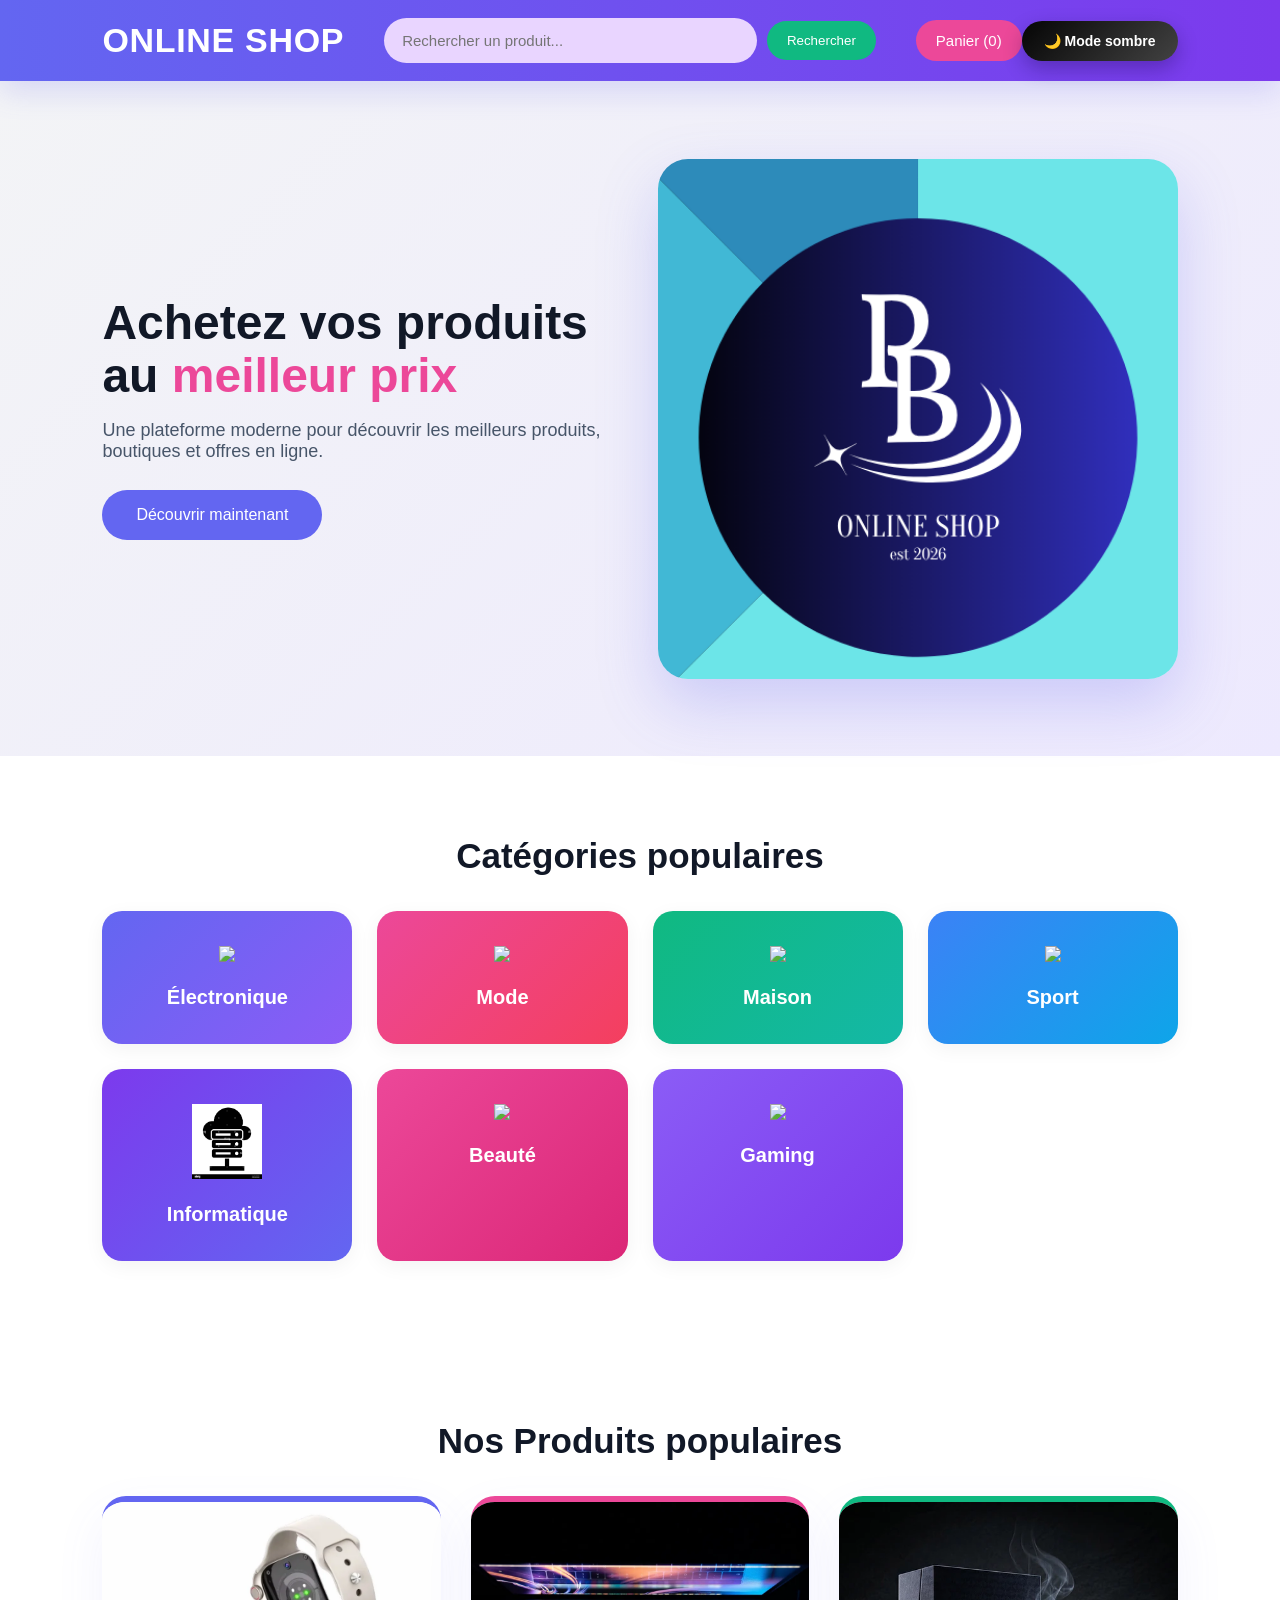
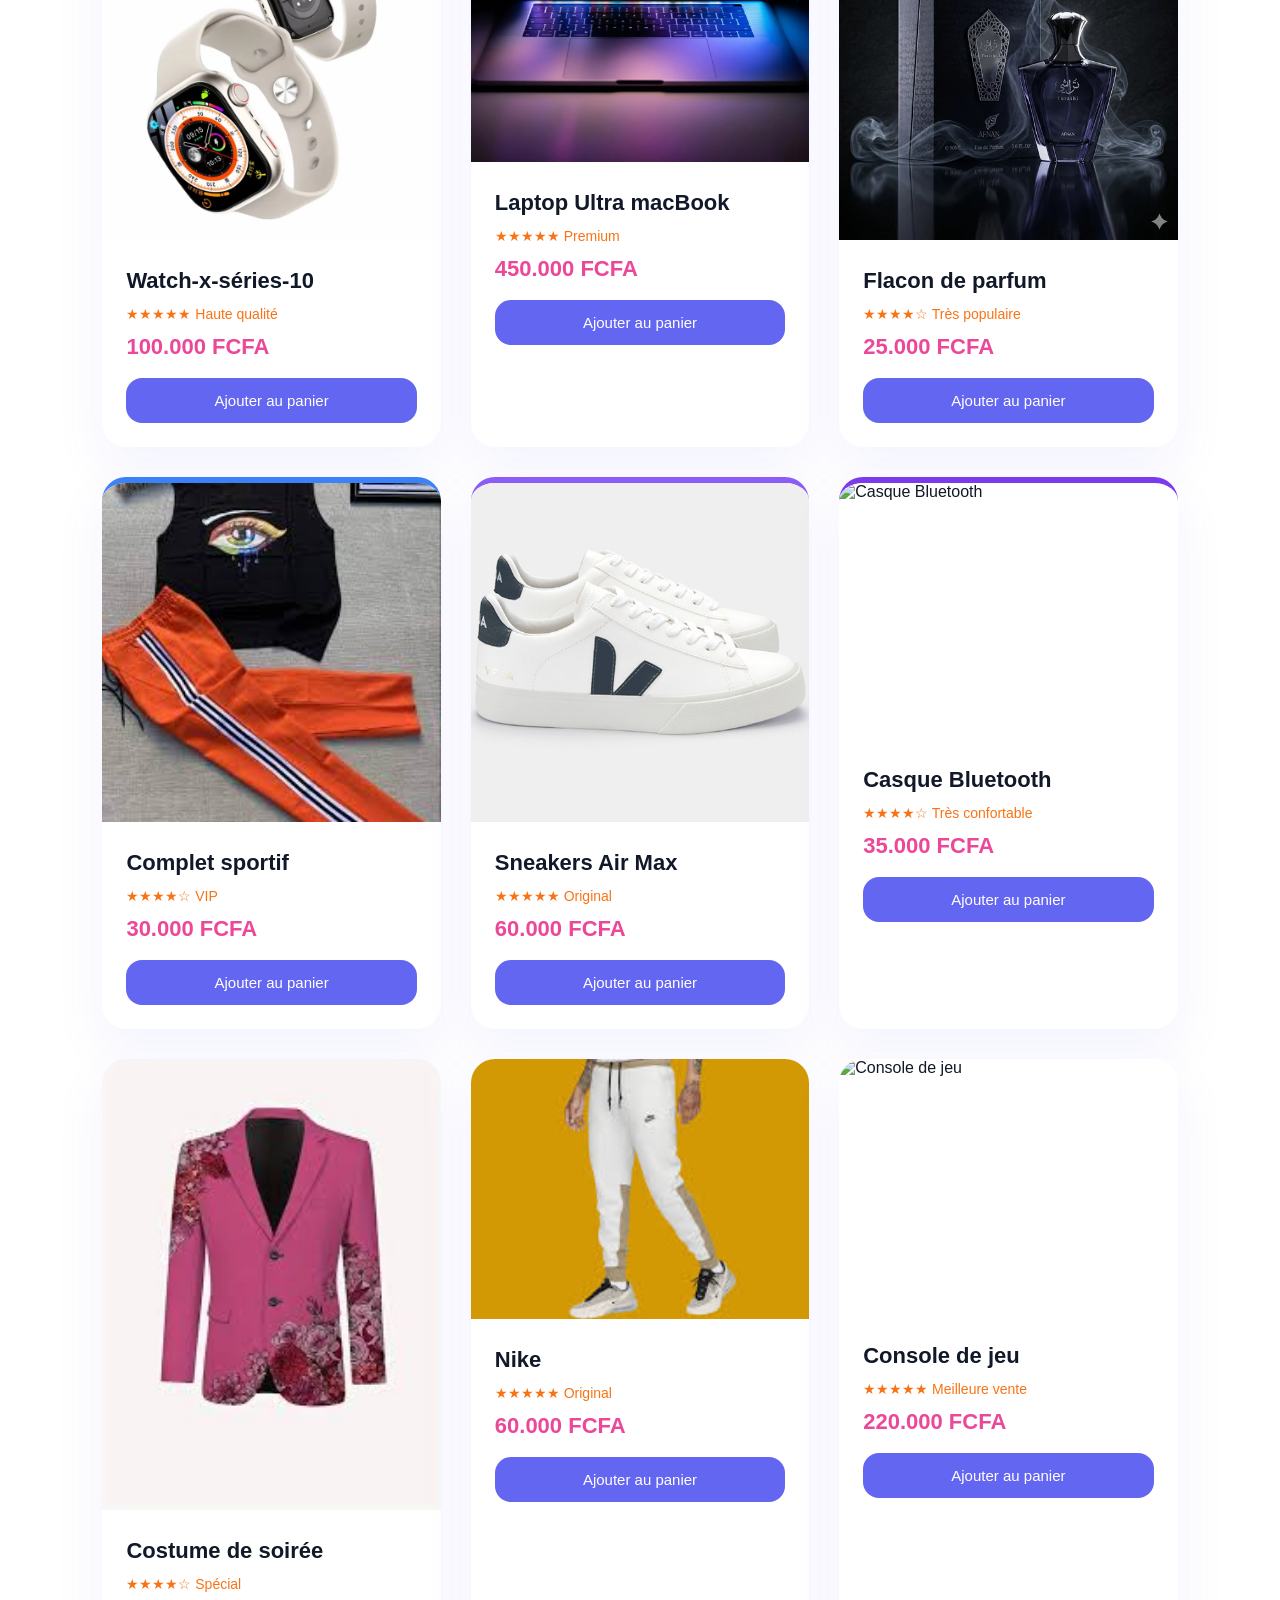
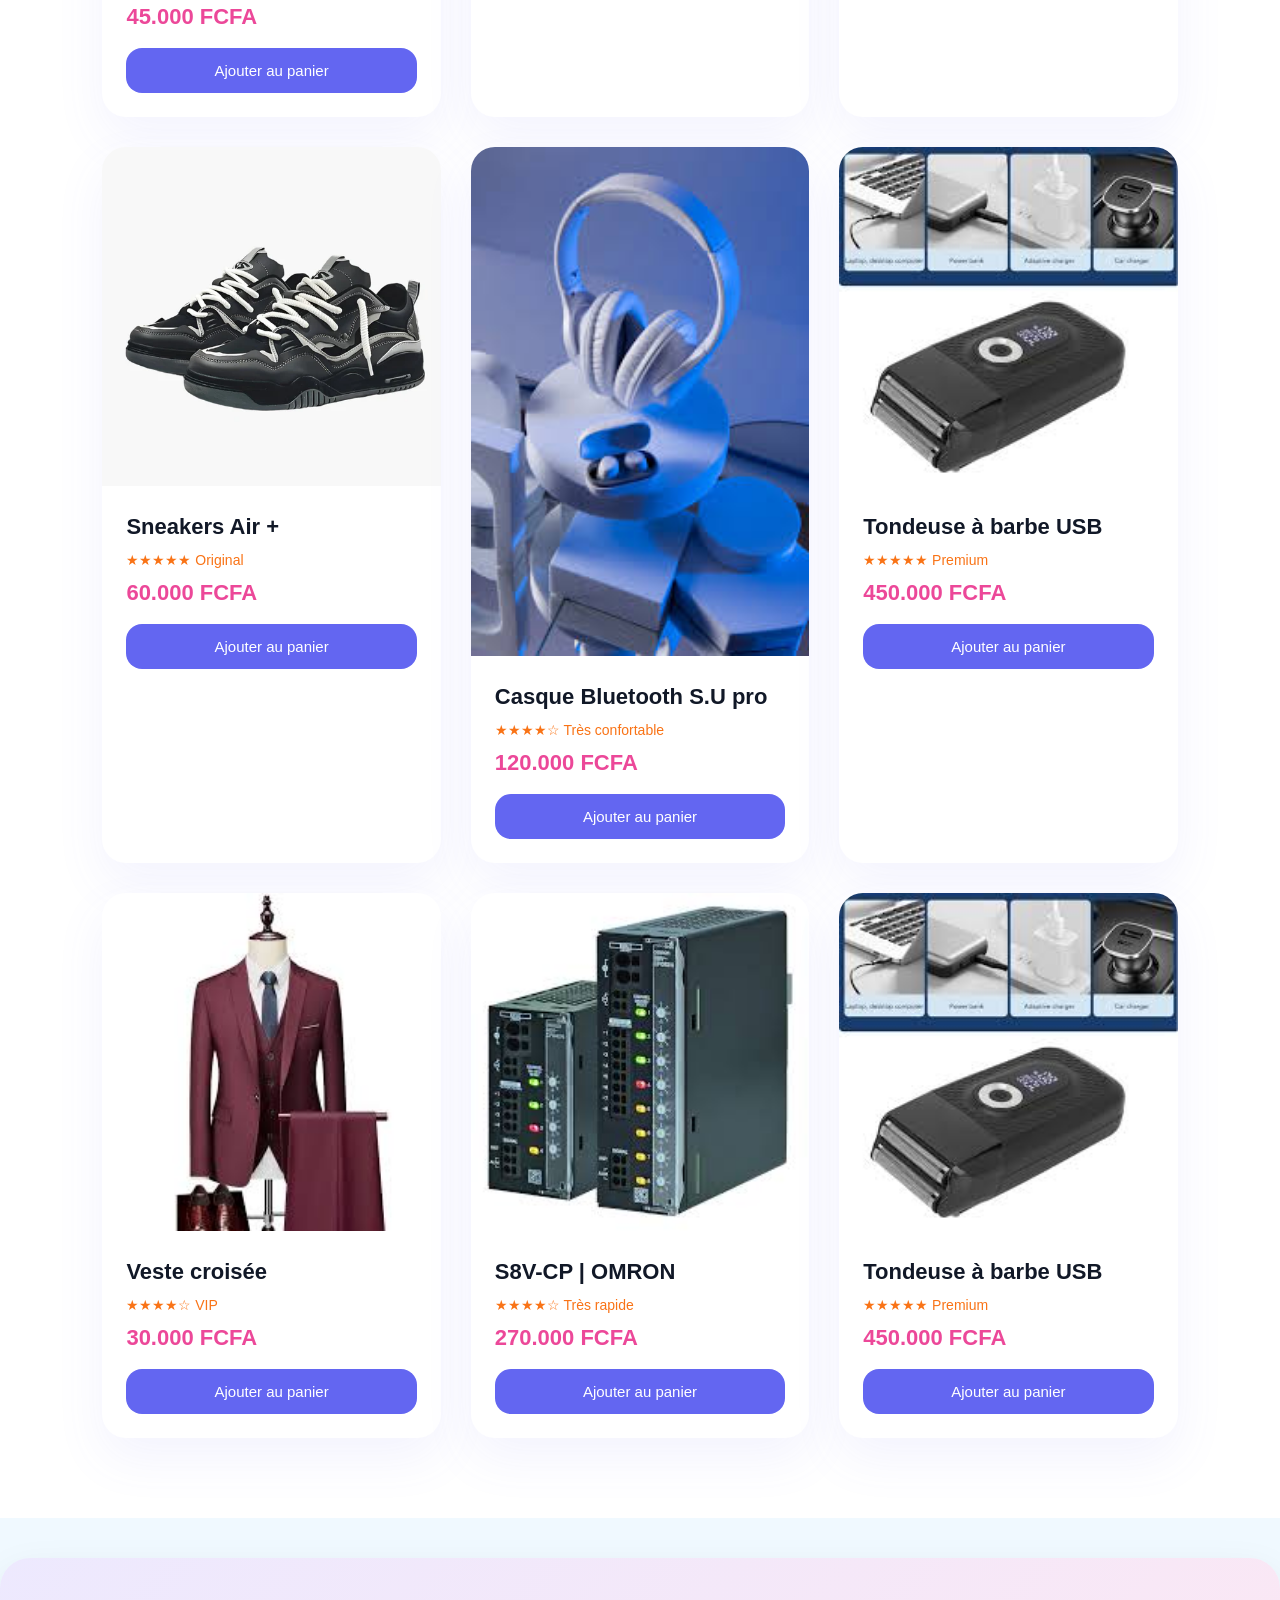
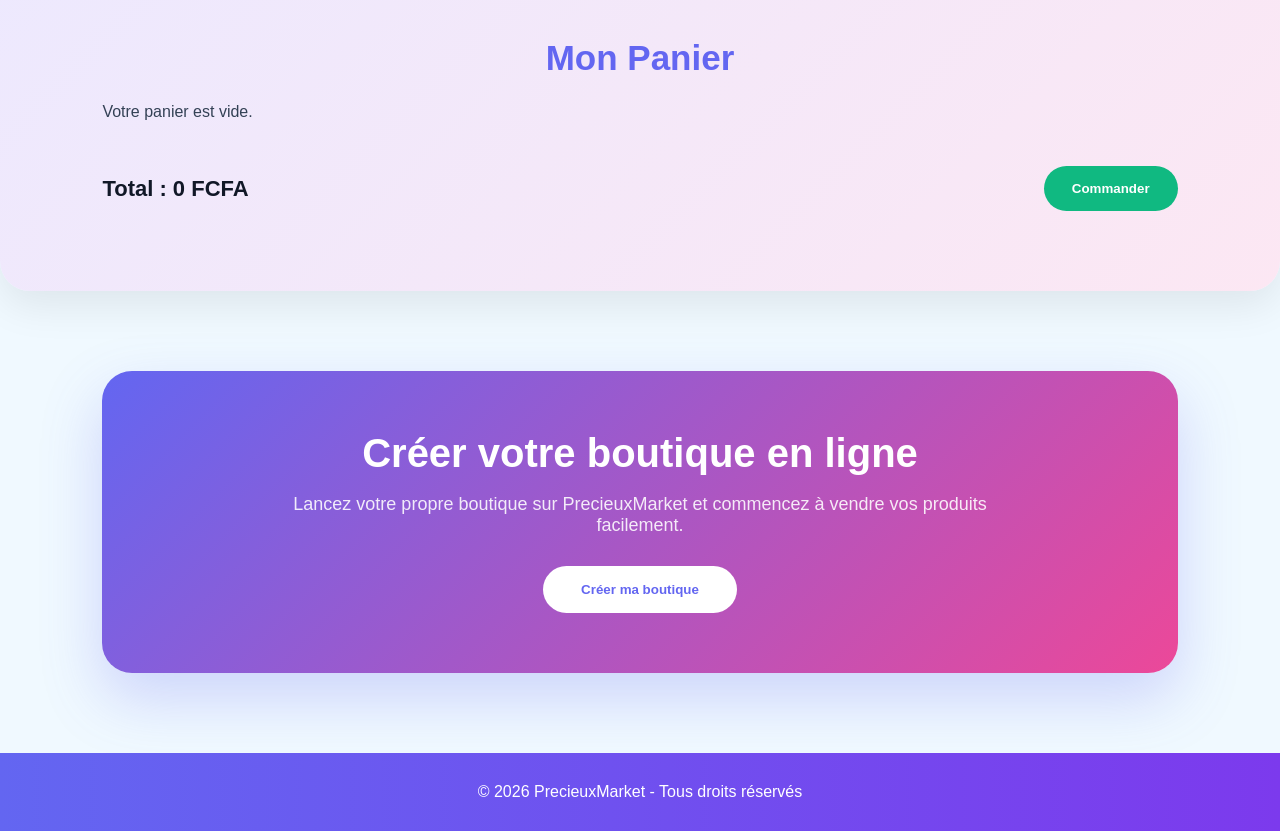
==== commit 31f77f00: "MA page de vente en ligne" ====
--- a/index.html
+++ b/index.html
@@ -28,6 +28,16 @@
         <button id="cartBtn" class="cart-button">Panier (<span id="cartCount">0</span>)</button>
     </div>
 
+
+
+    <div>
+        <button class="toggle-btn" onclick="toggleDark()">🌙 Mode sombre</button>
+    </div>
+
+
+
+    
+
 </div>
 
 <!-- HERO -->
@@ -225,7 +235,7 @@
 
                 <h3>Costume de soirée</h3>
 
-                <p class="quality">★★★★☆ Très populaire</p>
+                <p class="quality">★★★★☆ Spécial</p>
 
                 <p class="price">45.000 FCFA</p>
 
@@ -366,44 +376,26 @@
 
         </div>
 
-
-        <div class="product" data-category="beaute , electronique">
-
-            <img src="images/beaute1.png" alt="esthétique de cils">
-
-            <div class="product-content">
-
-                <h3>esthétique de cils</h3>
-
-                <p class="quality">★★★★☆ Très populaire</p>
-
-                <p class="price">50.000 FCFA</p>
-
-                <button>Ajouter au panier</button>
-
-            </div>
-
-        </div>
-
-        <div class="product" data-category="Mode">
-
-            <img src="images/images (3).png" alt="complet de mode">
-
-            <div class="product-content">
-
-                <h3>Complet de mode</h3>
-
-                <p class="quality">★★★★☆ Très populaire</p>
-
-                <p class="price">300.000 FCFA</p>
-
-                <button>Ajouter au panier</button>
-
-            </div>
-
-        </div>
-
-    </div>
+        <div class="product" data-category="informatique">
+
+            <img src="images/Inf.png" alt="Tondeuse à barbe USB">
+
+            <div class="product-content">
+
+                <h3>Tondeuse à barbe USB</h3>
+
+                <p class="quality">★★★★★ Premium</p>
+
+                <p class="price">450.000 FCFA</p>
+
+                <button>Ajouter au panier</button>
+
+            </div>
+
+        </div>
+
+
+        
 
 </section>
 
@@ -434,6 +426,8 @@
         Créer ma boutique
     </button>
 
+    
+
 </section>
 
 <!-- FOOTER -->
--- a/web.css
+++ b/web.css
@@ -31,6 +31,21 @@
     font-weight: 900;
     color: white;
     letter-spacing: 0.02em;
+
+    animation: glow 2s ease-in-out infinite alternate;
+}
+
+@keyframes glow {
+    from {
+        text-shadow: 0 0 5px #fff,
+                     0 0 10px #6366F1,
+                     0 0 20px #6366F1;
+    }
+    to {
+        text-shadow: 0 0 10px #fff,
+                     0 0 20px #7C3AED,
+                     0 0 30px #7C3AED;
+    }
 }
 
 .search{
@@ -440,7 +455,7 @@
 .checkout-btn{
     padding:15px 28px;
     border:none;
-    background:#FBBF24;
+    background:#10B981;
     color:white;
     border-radius:50px;
     cursor:pointer;
@@ -449,7 +464,7 @@
 }
 
 .checkout-btn:hover{
-    background:#F59E0B;
+    background:hsl(161, 72%, 21%);
 }
 
 .form-section{
@@ -602,6 +617,8 @@
     background:#F3F4F6;
 }
 
+
+
 /* FOOTER */
 
 .footer{
@@ -651,4 +668,131 @@
         padding:40px 20px;
     }
 
+}
+
+/* ========================= */
+/* 🌙 DARK MODE GLOBAL */
+/* ========================= */
+
+body.dark{
+    background: linear-gradient(135deg, #0F172A, #020617);
+    color:#E2E8F0;
+}
+
+/* NAVBAR */
+body.dark .navbar{
+    background: linear-gradient(90deg, #1E293B, #0F172A);
+    box-shadow:0 10px 30px rgba(0,0,0,0.5);
+}
+
+/* SEARCH */
+body.dark .search input{
+    background:#1E293B;
+    color:white;
+}
+
+/* HERO */
+body.dark .hero{
+    background: linear-gradient(135deg, #020617, #1E1B4B);
+}
+
+/* CARDS */
+body.dark .card{
+    background:#1E293B;
+    color:#E2E8F0;
+    box-shadow:0 10px 30px rgba(0,0,0,0.5);
+}
+
+body.dark .card:hover{
+    background: linear-gradient(135deg, #6366F1, #7C3AED);
+    color:white;
+}
+
+/* PRODUCTS */
+body.dark .product{
+    background:#1E293B;
+    box-shadow:0 10px 30px rgba(0,0,0,0.5);
+}
+
+body.dark .product:hover{
+    box-shadow:0 20px 50px rgba(99, 102, 241, 0.3);
+}
+
+/* TEXT */
+body.dark h1,
+body.dark h2,
+body.dark h3{
+    color:#F1F5F9;
+}
+
+body.dark p{
+    color:#CBD5F5;
+}
+
+/* CART */
+body.dark .cart-section{
+    background: linear-gradient(135deg, #020617, #1E293B);
+}
+
+body.dark .cart-item{
+    background:#0F172A;
+}
+
+/* FORM */
+body.dark .form-container{
+    background: linear-gradient(135deg, #020617, #1E293B);
+}
+
+body.dark .form-field input,
+body.dark .form-field textarea{
+    background:#0F172A;
+    color:white;
+    border:1px solid #334155;
+}
+
+/* FOOTER */
+body.dark .footer{
+    background: linear-gradient(90deg, #020617, #1E293B);
+}
+
+/* ========================= */
+/* 🔘 BOUTON DARK MODE */
+/* ========================= */
+
+.toggle-btn{
+    padding:12px 22px;
+    border:none;
+    border-radius:50px;
+    background: linear-gradient(135deg, #050505, #424242);
+    color:white;
+    font-size:14px;
+    font-weight:bold;
+    cursor:pointer;
+    box-shadow:0 8px 20px rgba(19, 4, 71, 0.3);
+    transition: all 0.3s ease;
+    display:flex;
+    align-items:center;
+    gap:8px;
+}
+
+/* HOVER */
+.toggle-btn:hover{
+    transform: translateY(-3px);
+    box-shadow:0 12px 25px rgba(99, 102, 241, 0.5);
+}
+
+/* CLICK */
+.toggle-btn:active{
+    transform: scale(0.95);
+}
+
+/* DARK VERSION */
+body.dark .toggle-btn{
+    background: linear-gradient(135deg, #020617, #020618);
+    color:#ffffff;
+    box-shadow:0 8px 20px rgba(14, 165, 233, 0.4);
+}
+
+body.dark .toggle-btn:hover{
+    box-shadow:0 12px 25px rgba(37, 176, 204, 0.6);
 }
